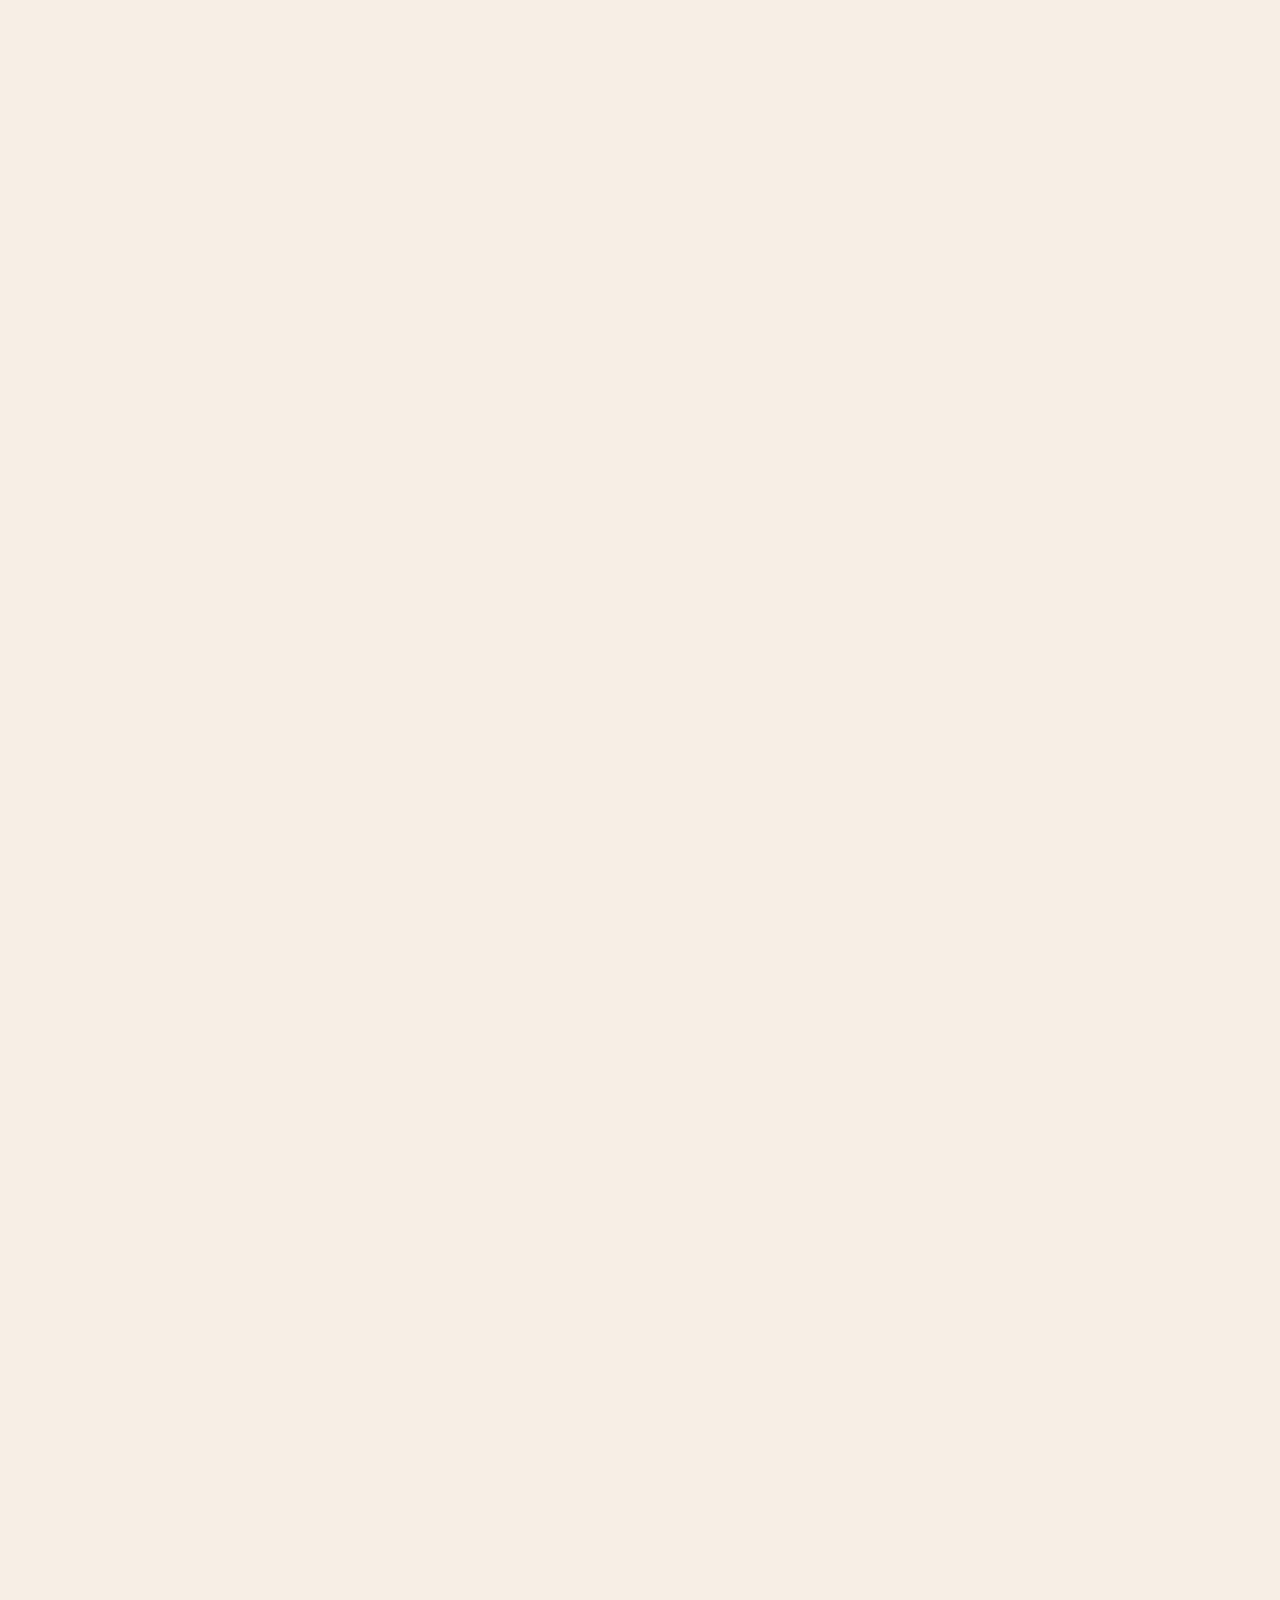
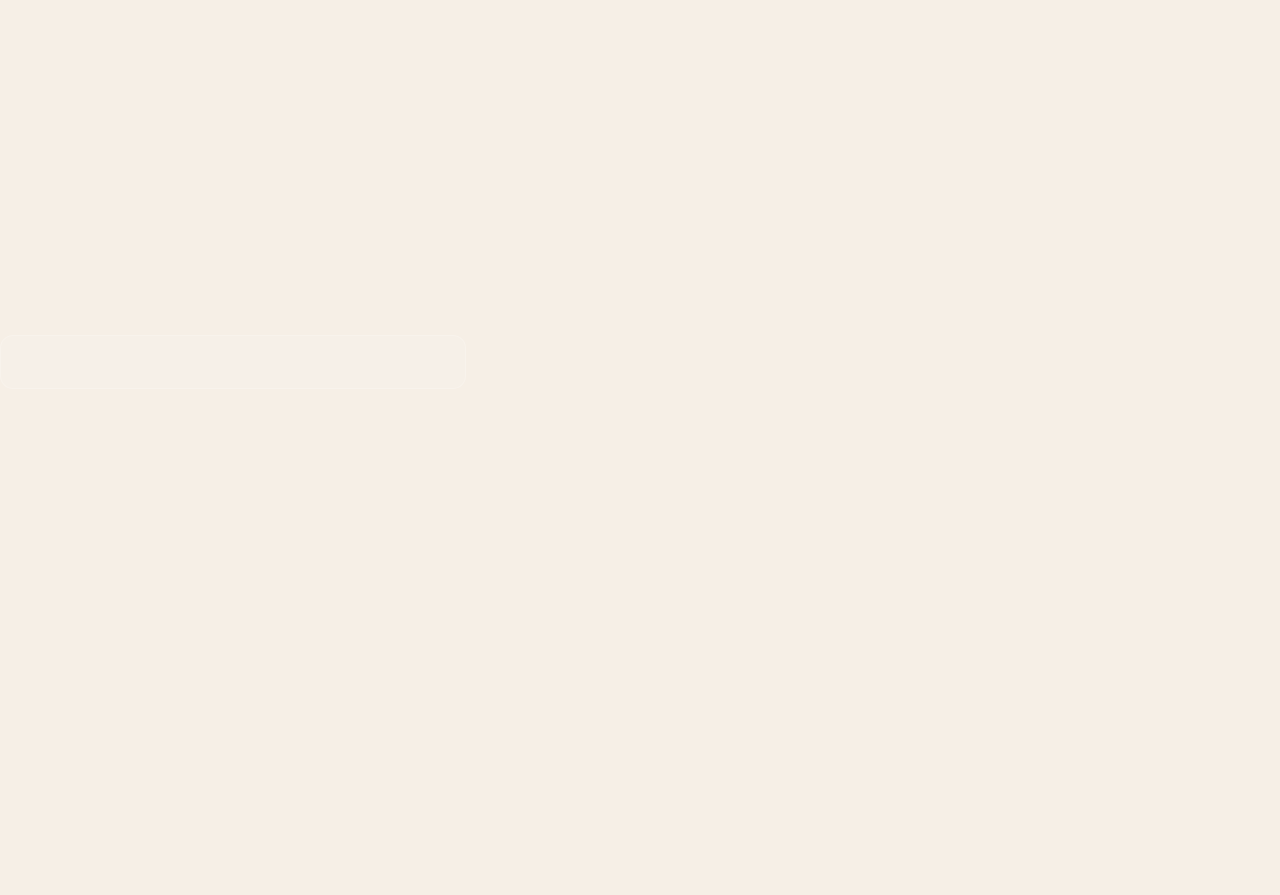
==== index.html @ dfe4aa85 "Add files via upload" ====
<!doctype html>
<html lang="ar" dir="rtl">
<head>
<meta charset="utf-8">
<meta name="viewport" content="width=device-width,initial-scale=1">
<meta name="theme-color" content="#30182b">
<meta name="robots" content="index,follow,max-image-preview:large">
<meta name="description" content="الموقع الرسمي للكاتبة سارة البدري — الكتب، أحدث الأعمال، الأخبار ونادي القراء.">
<link rel="canonical" href="https://saraelbadryofficials.com/">
<link rel="icon" href="assets/favicon.png" type="image/png">
<meta property="og:type" content="website">
<meta property="og:title" content="سارة البدري | الموقع الرسمي">
<meta property="og:description" content="الإصدارات والكتب ونادي قراء سارة البدري.">
<meta property="og:url" content="https://saraelbadryofficials.com/">
<meta property="og:site_name" content="Sara El Badry Official">
<meta name="twitter:card" content="summary_large_image">
<title>سارة البدري | الموقع الرسمي</title>
<script src="config.js"></script>
<link rel="preconnect" href="https://fonts.googleapis.com">
<link rel="preconnect" href="https://fonts.gstatic.com" crossorigin>
<link href="https://fonts.googleapis.com/css2?family=Cairo:wght@400;500;600;700;800;900&display=swap" rel="stylesheet">

<style>
:root{
 --ink:#20191f;--cream:#f6efe6;--cream2:#fffaf5;--plum:#30182b;--plum2:#54203d;
 --wine:#7f263d;--rose:#c33c52;--gold:#c9a768;--muted:#796f76;--line:rgba(48,24,43,.14);
 --shadow:0 25px 70px rgba(48,24,43,.17);--radius:26px;
}
*{box-sizing:border-box} html{scroll-behavior:smooth}
body{margin:0;background:var(--cream);color:var(--ink);font-family:'Cairo',Tahoma,Arial,sans-serif;line-height:1.75;overflow-x:hidden}
body.modal-open{overflow:hidden} a{color:inherit;text-decoration:none} button,input,select{font:inherit} button{cursor:pointer}
.container{width:min(1180px,calc(100% - 34px));margin:auto}
.skip{position:fixed;top:-60px;right:14px;z-index:999;background:#fff;padding:9px 14px;border-radius:10px} .skip:focus{top:12px}

/* MASTHEAD */
.masthead{position:relative;min-height:390px;display:flex;align-items:center;overflow:hidden;background:
 radial-gradient(circle at 82% 30%,rgba(195,60,82,.16),transparent 28%),
 radial-gradient(circle at 20% 30%,rgba(201,167,104,.16),transparent 25%),
 linear-gradient(120deg,#f9f1e8 0%,#f0e1d9 46%,#d9c3c3 100%);}
.masthead:after{content:"";position:absolute;inset:0;background-image:linear-gradient(90deg,rgba(255,255,255,.2) 1px,transparent 1px),linear-gradient(rgba(255,255,255,.16) 1px,transparent 1px);background-size:45px 45px;mask-image:linear-gradient(to bottom,black,transparent 85%);pointer-events:none}
.mast-grid{position:relative;z-index:2;display:grid;grid-template-columns:1.06fr .94fr;align-items:center;gap:38px;padding:48px 0}
.logo-lockup{display:flex;flex-direction:column;align-items:flex-start;gap:16px}
.main-logo{width:min(520px,92%);height:auto;display:block;filter:drop-shadow(0 12px 22px rgba(48,24,43,.08))}
.mast-kicker{color:var(--wine);font-size:12px;font-weight:900;letter-spacing:.15em}
.mast-copy{max-width:560px;color:#5f5159;font-size:15px}
.mast-author{display:flex;align-items:center;gap:16px}
.mast-photo{width:92px;height:92px;border-radius:50%;object-fit:cover;object-position:top;border:4px solid #fff;box-shadow:0 16px 34px rgba(48,24,43,.22);flex-shrink:0}
.mast-actions{display:flex;gap:10px;flex-wrap:wrap}
.btn{border:0;border-radius:999px;padding:13px 20px;font-weight:800;display:inline-flex;align-items:center;justify-content:center;gap:8px;transition:.2s}
.btn:hover{transform:translateY(-2px)} .primary{background:var(--plum);color:#fff;box-shadow:0 12px 26px rgba(48,24,43,.2)} .secondary{border:1px solid rgba(48,24,43,.3);background:rgba(255,255,255,.35);color:var(--plum)}
.cover-fan{height:290px;position:relative;direction:ltr}
.fan-cover{position:absolute;bottom:0;width:155px;aspect-ratio:.72;border-radius:8px;overflow:hidden;box-shadow:0 22px 45px rgba(48,24,43,.25);border:2px solid rgba(255,255,255,.7);background:#5b2946;cursor:pointer;transition:box-shadow .2s,filter .2s}
.fan-cover:hover{box-shadow:0 26px 52px rgba(48,24,43,.35);filter:brightness(1.05)}
.fan-cover img{width:100%;height:100%;object-fit:cover;display:block}
.fan-cover:nth-child(1){left:15px;transform:rotate(-10deg) translateY(20px)} .fan-cover:nth-child(2){left:130px;transform:rotate(-4deg) translateY(3px)} .fan-cover:nth-child(3){left:245px;transform:rotate(3deg)} .fan-cover:nth-child(4){left:360px;transform:rotate(9deg) translateY(24px)}

/* NAV */
.nav{position:sticky;top:0;z-index:50;background:#241610;color:#f7ead9;border-bottom:1px solid rgba(255,255,255,.08);box-shadow:0 8px 24px rgba(30,16,12,.08)}
.nav-inner{min-height:70px;display:flex;align-items:center;justify-content:space-between;gap:20px}
.nav-links{display:flex;align-items:center;gap:5px;flex-wrap:wrap}
.nav-links a{padding:11px 13px;border-radius:10px;font-size:13px;font-weight:700;color:#f2e5d4;transition:.2s}
.nav-links a:hover{background:rgba(255,255,255,.08);color:#fff}
.nav-brand{height:46px;width:auto;filter:brightness(1.8) saturate(.75)}
.menu-btn{display:none;border:0;background:transparent;color:white;font-size:24px}
.drawer{display:none;position:fixed;z-index:70;inset:70px 0 auto;background:#241610;padding:14px;border-top:1px solid rgba(255,255,255,.08)}
.drawer.open{display:grid;gap:8px} .drawer a{padding:12px 14px;background:rgba(255,255,255,.05);border-radius:10px;color:#fff}

/* SHARED */
section{padding:88px 0} .kicker{font-size:12px;color:var(--wine);font-weight:900;letter-spacing:.15em;text-transform:uppercase}
.section-head{display:flex;align-items:flex-end;justify-content:space-between;gap:24px;margin-bottom:34px}
.section-title{font:700 clamp(38px,5vw,68px)/1.05 'Cairo',Georgia,serif;color:var(--plum);margin:5px 0}
.section-desc{max-width:500px;color:var(--muted);font-size:14px}

/* LATEST */
.latest{background:var(--cream2)} .latest-grid{display:grid;grid-template-columns:.85fr 1.15fr;gap:65px;align-items:center}
.latest-cover{width:min(350px,100%);justify-self:center;position:relative;cursor:pointer}
.latest-cover img{width:100%;aspect-ratio:.72;object-fit:cover;border-radius:8px;display:block;box-shadow:var(--shadow);transition:.25s}
.latest-cover:hover img{transform:translateY(-6px);box-shadow:0 30px 80px rgba(48,24,43,.25)}
.latest-cover:before{content:"أحدث إصدار";position:absolute;right:-24px;top:28px;background:var(--wine);color:#fff;padding:8px 12px;border-radius:99px;font-size:11px;font-weight:800;z-index:2}
.latest-copy h1{font:700 clamp(48px,7vw,88px)/1 'Cairo',Georgia,serif;color:var(--plum);margin:8px 0 20px}
.latest-copy p{color:#665b62;max-width:650px} .stats{display:flex;gap:9px;flex-wrap:wrap;margin:25px 0} .stat{border:1px solid var(--line);background:#fff;padding:8px 12px;border-radius:999px;font-size:12px}

/* BOOKS */
.books{background:#efe4da} .filters{display:flex;gap:8px;flex-wrap:wrap;margin-bottom:22px} .filter{border:1px solid var(--line);background:#fff;padding:9px 13px;border-radius:999px;font-weight:700;font-size:12px} .filter.active{background:var(--plum);color:#fff}
.book-grid{display:grid;grid-template-columns:repeat(4,1fr);gap:18px} .book-card{background:#fff;border:1px solid var(--line);border-radius:20px;overflow:hidden;box-shadow:0 14px 34px rgba(48,24,43,.07);transition:.22s;display:flex;flex-direction:column} .book-card:hover{transform:translateY(-6px)}
.book-img{aspect-ratio:.72;background:#64324f;overflow:hidden;cursor:pointer} .book-img img{width:100%;height:100%;object-fit:cover;display:block;transition:.25s} .book-img:hover img{transform:scale(1.05)}
.book-body{padding:15px} .book-body small{color:var(--muted);font-size:11px} .book-body h3{font:700 25px/1.2 'Cairo',Georgia,serif;color:var(--plum);margin:7px 0 12px} .book-body .btn{width:100%;padding:10px;font-size:12px}

/* JOURNEY */
.journey{background:var(--plum);color:#fff} .journey .kicker{color:#e8b8c1} .journey .section-title{color:#fff} .journey .section-desc{color:#d7cad2}
.timeline{display:grid;grid-template-columns:repeat(6,1fr);gap:11px} .time-item{border:1px solid rgba(255,255,255,.16);background:rgba(255,255,255,.05);border-radius:17px;padding:15px;min-height:120px} .time-item b{font:700 25px 'Cairo',Georgia,serif;color:#e7c78b} .time-item span{display:block;color:#f0e6eb;font-size:12px;margin-top:8px}

/* ABOUT */
.about{background:var(--cream2)} .about-panel{display:grid;grid-template-columns:.75fr 1.25fr;gap:70px;align-items:center}
.about-mark{min-height:430px;border-radius:28px;background:
 radial-gradient(circle at 50% 35%,rgba(195,60,82,.15),transparent 33%),
 linear-gradient(135deg,#efe0da,#d5bec8);display:grid;place-items:center;box-shadow:var(--shadow);overflow:hidden}
.about-mark img{width:100%;height:100%;object-fit:cover;object-position:top} .about-copy h2{font:700 clamp(44px,6vw,74px)/1.05 'Cairo',Georgia,serif;color:var(--plum);margin:9px 0 22px}
.about-copy p{color:#655960} .quote{border-right:3px solid var(--wine);padding:7px 18px 7px 0;margin:24px 0;font:400 21px/1.8 'Cairo',Georgia,serif;color:var(--plum)}

/* CLUB */
.club{background:var(--cream)} .club-card{border-radius:34px;background:radial-gradient(circle at 12% 10%,rgba(201,167,104,.2),transparent 25%),linear-gradient(135deg,#31192c,#62223d 58%,#87324a);color:#fff;padding:clamp(34px,6vw,70px)}
.club-layout{display:grid;grid-template-columns:1.05fr .95fr;gap:55px;align-items:center} .club h2{font:700 clamp(42px,6vw,72px)/1.1 'Cairo',Georgia,serif;margin:8px 0 18px} .club p{color:#ebdfe6}
.pills{display:flex;gap:8px;flex-wrap:wrap;margin-top:20px} .pill{border:1px solid rgba(255,255,255,.22);padding:8px 12px;border-radius:99px;font-size:12px}
.form{background:rgba(255,255,255,.1);backdrop-filter:blur(14px);border:1px solid rgba(255,255,255,.16);border-radius:23px;padding:22px} .form label{display:block;font-size:11px;color:#eadfe6;margin-bottom:6px} .form input,.form select{width:100%;border:1px solid rgba(255,255,255,.18);background:rgba(255,255,255,.09);color:#fff;border-radius:13px;padding:12px 13px;margin-bottom:10px;outline:none} .form input::placeholder{color:rgba(255,255,255,.55)} .form select option{color:#222} .form .btn{width:100%;background:#f7efe7;color:var(--plum)} .form-status{font-size:12px;min-height:22px;margin-top:8px} .honeypot{position:absolute;left:-9999px}

/* FOOTER */
footer{background:#1f1418;color:#eee1e6;padding:42px 0 24px} .footer-top{display:flex;align-items:center;justify-content:space-between;gap:24px} .footer-logo{width:250px;max-width:55%;filter:brightness(1.8)} .footer-links{display:flex;gap:16px;flex-wrap:wrap;font-size:12px;color:#d7c8cf} .copyright{font-size:11px;color:#9f8f97;margin-top:25px;border-top:1px solid rgba(255,255,255,.08);padding-top:18px}

/* MODAL */
.modal{display:none;position:fixed;z-index:100;inset:0;background:rgba(20,10,17,.72);padding:18px;align-items:center;justify-content:center} .modal.open{display:flex} .modal-card{width:min(920px,100%);max-height:90vh;overflow:auto;background:var(--cream2);border-radius:24px;box-shadow:0 40px 100px rgba(0,0,0,.35)} .modal-close{position:sticky;top:12px;float:left;margin:12px;border:0;width:39px;height:39px;border-radius:50%;background:var(--plum);color:#fff;z-index:2} .modal-content{display:grid;grid-template-columns:310px 1fr;gap:34px;padding:30px} .modal-cover{aspect-ratio:.72;border-radius:9px;overflow:hidden;background:#6a3152} .modal-cover img{width:100%;height:100%;object-fit:cover} .modal-content h2{font:700 44px/1.1 'Cairo',Georgia,serif;color:var(--plum);margin:10px 0} .modal-meta{color:var(--muted);font-size:12px} .buy-links{display:flex;gap:8px;flex-wrap:wrap;margin-top:20px}
.toast{position:fixed;left:18px;bottom:18px;z-index:120;background:#fff;color:var(--plum);border:1px solid var(--line);box-shadow:var(--shadow);border-radius:14px;padding:13px 15px;transform:translateY(160%);transition:.3s;max-width:330px;font-size:12px} .toast.show{transform:translateY(0)}

@media(max-width:1000px){
 .mast-grid,.latest-grid,.about-panel,.club-layout{grid-template-columns:1fr} .cover-fan{max-width:540px;margin:auto;width:100%}
 .book-grid{grid-template-columns:repeat(2,1fr)} .timeline{grid-template-columns:repeat(3,1fr)} .section-head{align-items:flex-start;flex-direction:column}
 .nav-links{display:none} .menu-btn{display:block} .modal-content{grid-template-columns:240px 1fr}
}
@media(max-width:620px){
 .container{width:min(100% - 24px,1180px)} .masthead{min-height:520px} .mast-grid{padding:34px 0} .main-logo{width:92%} .cover-fan{height:225px;transform:scale(.83);transform-origin:center}
 .mast-photo{width:68px;height:68px} .mast-author{gap:12px}
 .fan-cover{width:135px} .fan-cover:nth-child(2){left:105px} .fan-cover:nth-child(3){left:210px} .fan-cover:nth-child(4){left:315px}
 .nav-inner{min-height:62px} .nav-brand{height:38px} section{padding:64px 0} .book-grid{grid-template-columns:1fr 1fr;gap:10px} .book-body{padding:12px} .book-body h3{font-size:20px}
 .timeline{grid-template-columns:repeat(2,1fr)} .about-mark{min-height:310px} .club-card{padding:28px 18px;border-radius:24px} .footer-top{flex-direction:column;align-items:flex-start}
 .modal{padding:8px} .modal-content{grid-template-columns:1fr;padding:20px} .modal-cover{width:210px;margin:auto} .modal-content h2{font-size:34px}
}
@media(prefers-reduced-motion:reduce){*{scroll-behavior:auto!important;transition:none!important;animation:none!important}}

.book-body .mini-blurb{color:var(--muted);font-size:12px;line-height:1.7;margin:0 0 13px;min-height:42px}
.book-meta-row{display:flex;gap:7px;flex-wrap:wrap;margin:14px 0 8px}
.meta-chip{font-size:11px;padding:7px 9px;border-radius:999px;background:#fff;border:1px solid var(--line);color:var(--muted)}
.book-blurb{font-size:15px;line-height:1.95;color:#4d4249;margin:15px 0 4px}
.where-title{font-size:13px;font-weight:900;color:var(--plum);margin-top:20px;margin-bottom:8px}
.buy-links .btn{font-size:11px;padding:9px 12px}
.buy-links .btn.read{background:#fff;color:var(--plum);border:1px solid var(--line)}
.buy-links .btn.alt{background:#efe4da;color:var(--plum);border:1px solid #dbcbbd}
.availability-note{font-size:11px;color:var(--muted);line-height:1.7;margin-top:10px}
.source-note{font-size:10px;color:#8b7c85;margin-top:14px}

</style>
</head>
<body>
<a class="skip" href="#main">تخطّي إلى المحتوى</a>

<header class="masthead" id="top">
 <div class="container mast-grid">
   <div class="logo-lockup">
     <img class="main-logo" src="assets/logo.png" alt="سارة البدري - كاتبة">
     <div class="mast-author">
       <img class="mast-photo" src="assets/sara-author.jpg" alt="سارة البدري">
       <div>
         <div class="mast-kicker">الموقع الرسمي · SARA EL BADRY</div>
         <p class="mast-copy">كل كتب سارة، أحدث الأخبار، ومساحة قريبة من القرّاء في مكان واحد.</p>
       </div>
     </div>
     <div class="mast-actions">
       <a class="btn primary track" data-event="mast_latest_click" href="#latest">أحدث إصدار</a>
       <a class="btn secondary track" data-event="mast_books_click" href="#books">تصفّح الكتب</a>
     </div>
   </div>
   <div class="cover-fan" id="coverFan" aria-label="مختارات من كتب سارة البدري"></div>
 </div>
</header>

<nav class="nav" aria-label="التنقل الرئيسي">
 <div class="container nav-inner">
   <img class="nav-brand" src="assets/logo.png" alt="سارة البدري">
   <div class="nav-links">
     <a href="#top">الرئيسية</a><a href="#latest">أحدث إصدار</a><a href="#books">الكتب</a><a href="#journey">من كتاب لكتاب</a><a href="#about">عن سارة</a><a href="#club">نادي القراء</a>
   </div>
   <button id="menuBtn" class="menu-btn" aria-expanded="false" aria-label="فتح القائمة">☰</button>
 </div>
</nav>
<div id="drawer" class="drawer">
 <a href="#top">الرئيسية</a><a href="#latest">أحدث إصدار</a><a href="#books">الكتب</a><a href="#journey">من كتاب لكتاب</a><a href="#about">عن سارة</a><a href="#club">نادي القراء</a>
</div>

<main id="main">
<section class="latest" id="latest">
 <div class="container latest-grid">
   <div class="latest-cover" onclick="openBook('ibnat-habil')" role="button" tabindex="0" onkeydown="if(event.key==='Enter')openBook('ibnat-habil')"><img id="latestCover" src="assets/covers/ibnat-habil.jpg" alt="غلاف ابنة هابيل"></div>
   <div class="latest-copy">
     <div class="kicker">LATEST RELEASE · 2026</div>
     <h1>ابنة هابيل</h1>
     <p>أحدث روايات سارة البدري؛ حكاية عن القبول، صورتنا عن أنفسنا، وما الذي يحدث حين تختلط الحقيقة بالمشاعر.</p>
     <div class="stats"><span class="stat">إصدار 2026</span><span class="stat">388 صفحة</span><span class="stat">الرواق للنشر والتوزيع</span></div>
     <div class="mast-actions">
       <button class="btn primary" onclick="openBook('ibnat-habil')">عن الكتاب</button>
       <a class="btn secondary" href="https://alrewaqpublishing.com/product/%D8%A7%D8%A8%D9%86%D8%A9-%D9%87%D8%A7%D8%A8%D9%8A%D9%84/" target="_blank" rel="noopener" onclick="track('click_buy',{book_id:'ibnat-habil',book_name:'ابنة هابيل',channel:'الرواق'})">شراء ورقي</a>
       <a class="btn secondary" href="https://www.abjjad.com/book/1034086383618/%D8%A7%D8%A8%D9%86%D8%A9-%D9%87%D8%A7%D8%A8%D9%8A%D9%84/1033785737218" target="_blank" rel="noopener" onclick="track('click_buy',{book_id:'ibnat-habil',book_name:'ابنة هابيل',channel:'أبجد'})">قراءة إلكترونية</a>
     </div>
   </div>
 </div>
</section>

<section class="books" id="books">
 <div class="container">
   <div class="section-head">
     <div><div class="kicker">THE BOOKS</div><h2 class="section-title">مكتبة سارة</h2></div>
     <p class="section-desc">اختاري كتابًا، شوفي فكرته بسرعة، واعرفي تلاقيه فين ورقي أو إلكتروني.</p>
   </div>
   <div class="filters">
     <button class="filter active" data-filter="all">الكل</button>
     <button class="filter" data-filter="novel">روايات</button>
     <button class="filter" data-filter="stories">قصص</button>
     <button class="filter" data-filter="other">كتب أخرى</button>
   </div>
   <div class="book-grid" id="bookGrid"></div>
 </div>
</section>

<section class="journey" id="journey">
 <div class="container">
   <div class="section-head">
     <div><div class="kicker">2012 — 2026</div><h2 class="section-title">من كتاب لكتاب</h2></div>
     <p class="section-desc">من أول كتاب لحد أحدث إصدار — السنوات والعناوين في نظرة واحدة.</p>
   </div>
   <div class="timeline" id="timeline"></div>
 </div>
</section>

<section class="about" id="about">
 <div class="container about-panel">
   <div class="about-mark"><img src="assets/sara-author.jpg" alt="سارة البدري - كاتبة" loading="lazy"></div>
   <div class="about-copy">
     <div class="kicker">ABOUT SARA</div>
     <h2>سارة البدري.</h2>
     <p>كاتبة مصرية تجمع بين خلفية هندسية ودراسة اللغة العربية، وكتاباتها تتحرك بين الرواية والقصة والسينما وتجارب الحياة اليومية.</p>
     <div class="quote">هنا تقدر تبدأ من أي كتاب، وتكمل الحكاية بالطريقة اللي تناسبك.</div>
     <a class="btn secondary" href="#club">انضم لنادي القراء</a>
   </div>
 </div>
</section>

<section class="club" id="club">
 <div class="container">
   <div class="club-card">
     <div class="club-layout">
       <div>
         <div class="kicker" style="color:#f0c3cb">SARA'S READERS · GCC</div>
         <h2>كوني أقرب<br>للحكاية.</h2>
         <p>إصدارات جديدة، لقاءات ومحتوى خاص — مع حفظ مصدر كل تسجيل والحملة والدولة تلقائيًا.</p>
         <div class="pills"><span class="pill">🇸🇦 السعودية</span><span class="pill">🇦🇪 الإمارات</span><span class="pill">🇰🇼 الكويت</span><span class="pill">🇶🇦 قطر</span></div>
       </div>
       <form class="form" id="readerForm">
         <label for="name">الاسم</label><input id="name" name="name" required placeholder="اسمك">
         <label for="email">البريد الإلكتروني</label><input id="email" type="email" name="email" required placeholder="name@example.com">
         <label for="country">الدولة</label>
         <select id="country" name="country" required>
           <option value="">اختاري الدولة</option><option>السعودية</option><option>الإمارات</option><option>الكويت</option><option>قطر</option><option>مصر</option><option>أخرى</option>
         </select>
         <input class="honeypot" name="website" tabindex="-1" autocomplete="off">
         <button class="btn" type="submit">انضم لنادي القراء</button>
         <div class="form-status" id="formStatus" aria-live="polite"></div>
         <small>بالتسجيل أنتِ توافقين على استخدام البيانات للتواصل المتعلق بإصدارات ومحتوى سارة. <a href="privacy.html" style="text-decoration:underline">الخصوصية</a></small>
       </form>
     </div>
   </div>
 </div>
</section>
</main>

<footer>
 <div class="container">
   <div class="footer-top">
     <img class="footer-logo" src="assets/logo.png" alt="سارة البدري">
     <div class="footer-links">
       <a id="igLink" target="_blank" rel="noopener">Instagram</a>
       <a id="fbLink" target="_blank" rel="noopener">Facebook</a>
       <a id="ttLink" target="_blank" rel="noopener">TikTok</a>
       <a href="#books">الكتب</a><a href="#club">نادي القراء</a><a href="privacy.html">الخصوصية</a>
     </div>
   </div>
   <div class="copyright">© 2026 Sara El Badry · saraelbadryofficials.com</div>
 </div>
</footer>

<div class="modal" id="bookModal" role="dialog" aria-modal="true" aria-hidden="true" aria-labelledby="modalTitle">
 <div class="modal-card">
   <button class="modal-close" id="modalClose" aria-label="إغلاق">×</button>
   <div class="modal-content" id="modalContent"></div>
 </div>
</div>
<div class="toast" id="toast"></div>

<script>
const CFG = window.SARA_CONFIG || {};
const books = [{"id":"ibnat-habil","title":"ابنة هابيل","year":2026,"type":"novel","typeLabel":"رواية","pages":388,"isbn":"9789778243314","publisher":"الرواق للنشر والتوزيع","local":"assets/covers/ibnat-habil.jpg","remote":"https://d11v1jq8owgw3u.cloudfront.net/wp-content/uploads/2026/02/07010913/%D8%A7%D8%A8%D9%86%D8%A9-%D9%87%D8%A7%D8%A8%D9%8A%D9%842-.png","blurb":"رقية وصفية، اختلاف واضح بينهما، وحكاية تدخل إلى منطقة القبول وكراهية الذات والخط الفاصل بين الحقيقة وما نشعر به.","links":[{"label":"الرواق · شراء ورقي","url":"https://alrewaqpublishing.com/product/%D8%A7%D8%A8%D9%86%D8%A9-%D9%87%D8%A7%D8%A8%D9%8A%D9%84/","kind":"paper"},{"label":"أبجد · قراءة إلكترونية","url":"https://www.abjjad.com/book/1034086383618/%D8%A7%D8%A8%D9%86%D8%A9-%D9%87%D8%A7%D8%A8%D9%8A%D9%84/1033785737218","kind":"read"},{"label":"بيت الكتب · متاح","url":"https://www.thebookhome.com/product/index/79127/%D8%A7%D8%A8%D9%86%D8%A9-%D9%87%D8%A7%D8%A8%D9%8A%D9%84","kind":"alt"},{"label":"نيل وفرات · ورقي","url":"https://www.neelwafurat.com/itempage.aspx?id=egb320247-5341404&search=books","kind":"alt"}]},{"id":"insan-tabia-iphone","title":"الإنسان والطبيعة والآيفون","year":2024,"type":"stories","typeLabel":"مجموعة قصصية","pages":178,"isbn":"9789778241853","publisher":"الرواق للنشر والتوزيع","local":"assets/covers/insan-tabia-iphone.jpg","remote":"https://d11v1jq8owgw3u.cloudfront.net/wp-content/uploads/2024/01/25234011/20.jpg","blurb":"قصص قصيرة تنظر إلى الإنسان بعد أن دخلت التكنولوجيا يومه بقوة، وما الذي خسرناه في علاقتنا بالطبيعة وبأنفسنا.","links":[{"label":"الرواق · شراء ورقي","url":"https://alrewaqpublishing.com/product/%D8%A7%D9%84%D8%A7%D9%86%D8%B3%D8%A7%D9%86-%D9%88%D8%A7%D9%84%D8%B7%D8%A8%D9%8A%D8%B9%D8%A9-%D9%88%D8%A7%D9%84%D8%A7%D9%8A%D9%81%D9%88%D9%86/","kind":"paper"},{"label":"أبجد · قراءة إلكترونية","url":"https://www.abjjad.com/book/2809528323/%D8%A7%D9%84%D8%A7%D9%86%D8%B3%D8%A7%D9%86-%D9%88%D8%A7%D9%84%D8%B7%D8%A8%D9%8A%D8%B9%D8%A9-%D9%88%D8%A7%D9%84%D8%A7%D9%8A%D9%81%D9%88%D9%86/2810576899","kind":"read"},{"label":"بيت الكتب · تنبيه عند التوفر","url":"https://www.thebookhome.com/product/index/64952/%D8%A7%D9%84%D8%A5%D9%86%D8%B3%D8%A7%D9%86-%D9%88%D8%A7%D9%84%D8%B7%D8%A8%D9%8A%D8%B9%D8%A9-%D9%88%D8%A7%D9%84%D8%A2%D9%8A%D9%81%D9%88%D9%86","kind":"alt"},{"label":"نيل وفرات · ورقي","url":"https://www.neelwafurat.com/itempage.aspx?id=egb295514-5314954&search=books","kind":"alt"}]},{"id":"nesf-hay","title":"النصف الحي","year":2022,"type":"novel","typeLabel":"رواية","pages":211,"isbn":"9789778241341","publisher":"الرواق للنشر والتوزيع","local":"assets/covers/nesf-hay.jpg","remote":"https://d11v1jq8owgw3u.cloudfront.net/wp-content/uploads/2022/01/09023737/elnesf.jpg","blurb":"رواية عن الكراهية والبحث عن الذات والحرية، وما الذي يحدث حين يصبح جزء من الإنسان حيًا والجزء الآخر عالقًا.","links":[{"label":"الرواق · شراء ورقي","url":"https://alrewaqpublishing.com/product/%D8%A7%D9%84%D9%86%D8%B5%D9%81-%D8%A7%D9%84%D8%AD%D9%8A/","kind":"paper"},{"label":"أبجد · قراءة إلكترونية","url":"https://www.abjjad.com/book/2774007815/%D8%A7%D9%84%D9%86%D8%B5%D9%81-%D8%A7%D9%84%D8%AD%D9%8A/2775056391","kind":"read"},{"label":"بيت الكتب · متاح","url":"https://www.thebookhome.com/product/index/52718/%D8%A7%D9%84%D9%86%D8%B5%D9%81-%D8%A7%D9%84%D8%AD%D9%89","kind":"alt"}]},{"id":"al-mashhad","title":"المشهد","year":2020,"type":"other","typeLabel":"كتاب عن السينما","pages":245,"isbn":"9789778240801","publisher":"الرواق للنشر والتوزيع","local":"assets/covers/al-mashhad.jpg","remote":"https://d11v1jq8owgw3u.cloudfront.net/wp-content/uploads/2020/02/09024756/alrewaq-40_optimized.jpg","blurb":"مشاهد من أفلام نعرفها، لكن بنظرة ثانية؛ الكتاب يرجع للسينما لا ليستعيد الفيلم كله، بل ليلتقط معنى مختبئًا في مشهد.","links":[{"label":"الرواق · شراء ورقي","url":"https://alrewaqpublishing.com/product/%D8%A7%D9%84%D9%85%D8%B4%D9%87%D8%AF/","kind":"paper"},{"label":"أبجد · قراءة إلكترونية","url":"https://www.abjjad.com/book/2771746819/%D8%A7%D9%84%D9%85%D8%B4%D9%87%D8%AF-%D9%85%D8%B4%D8%A7%D9%87%D8%AF-%D8%AE%D8%A7%D8%B5%D8%A9-%D9%85%D9%86-%D8%B0%D8%A7%D9%83%D8%B1%D8%A9-%D8%A7%D9%84%D8%B3%D9%8A%D9%86%D9%85%D8%A7/2772795395","kind":"read"},{"label":"بيت الكتب · متاح","url":"https://www.thebookhome.com/product/index/39706/%D8%A7%D9%84%D9%85%D8%B4%D9%87%D8%AF-%D9%85%D8%B4%D8%A7%D9%87%D8%AF-%D8%AE%D8%A7%D8%B5%D8%A9-%D9%85%D9%86-%D8%B0%D8%A7%D9%83%D8%B1%D8%A9-%D8%A7%D9%84%D8%B3%D9%8A%D9%86%D9%85%D8%A7","kind":"alt"}]},{"id":"mahma-sajad","title":"مهما سجد","year":2019,"type":"novel","typeLabel":"رواية","pages":271,"isbn":"9789778240504","publisher":"الرواق للنشر والتوزيع","local":"assets/covers/mahma-sajad.jpg","remote":"https://d11v1jq8owgw3u.cloudfront.net/wp-content/uploads/2019/01/09024408/alrewaq-158.jpg","blurb":"أبواب مقفولة من سنين، ومحاولة للرجوع وتصحيح ما يمكن تصحيحه؛ رواية نفسية اجتماعية عن السقوط والعودة.","links":[{"label":"الرواق · شراء ورقي","url":"https://alrewaqpublishing.com/product/%D9%85%D9%87%D9%85%D8%A7-%D8%B3%D8%AC%D8%AF/","kind":"paper"},{"label":"أبجد · قراءة إلكترونية","url":"https://www.abjjad.com/book/2772303873/%D9%85%D9%87%D9%85%D8%A7-%D8%B3%D8%AC%D8%AF/2773352449","kind":"read"},{"label":"بيت الكتب · متاح","url":"https://www.thebookhome.com/product/index/32897/%D9%85%D9%87%D9%85%D8%A7-%D8%B3%D8%AC%D8%AF","kind":"alt"}]},{"id":"feal-hob","title":"فعل حب","year":2017,"type":"stories","typeLabel":"مجموعة قصصية","pages":125,"isbn":"9789775153913","publisher":"الرواق للنشر والتوزيع","local":"assets/covers/feal-hob.jpg","remote":"https://d11v1jq8owgw3u.cloudfront.net/wp-content/uploads/2017/02/09024259/alrewaq-129.jpg","blurb":"قصص واقعية تدخل إلى المساحات التي لا نقولها بسهولة في العلاقات، وتعرض نفس الصورة من زوايا مختلفة.","links":[{"label":"الرواق · شراء ورقي","url":"https://alrewaqpublishing.com/product/%D9%81%D8%B9%D9%84-%D8%AD%D8%A8/","kind":"paper"},{"label":"أبجد · قراءة إلكترونية","url":"https://www.abjjad.com/book/2768666632/%D9%81%D8%B9%D9%84-%D8%AD%D8%A8/2769715208","kind":"read"}]},{"id":"ard-allaza","title":"أرض اللذة","year":2016,"type":"novel","typeLabel":"رواية","pages":339,"isbn":"9789775153791","publisher":"الرواق للنشر والتوزيع","local":"assets/covers/ard-allaza.jpg","remote":"https://d11v1jq8owgw3u.cloudfront.net/wp-content/uploads/2016/01/09024256/alrewaq-13.jpg","blurb":"مخطوطة قديمة تفتح لمروان باب عالم غامض، ومع البحث فيها يبدأ في اكتشاف حقيقة أقرب إليه مما كان يتوقع.","links":[{"label":"الرواق · شراء ورقي","url":"https://alrewaqpublishing.com/product/%D8%A7%D8%B1%D8%B6-%D8%A7%D9%84%D9%84%D8%B0%D8%A9/","kind":"paper"},{"label":"أبجد · قراءة إلكترونية","url":"https://www.abjjad.com/book/2768764944/%D8%A7%D8%B1%D8%B6-%D8%A7%D9%84%D9%84%D8%B0%D8%A9/2769813520","kind":"read"},{"label":"بيت الكتب · متاح","url":"https://www.thebookhome.com/product/index/20121/%D8%A7%D8%B1%D8%B6-%D8%A7%D9%84%D9%84%D8%B0%D8%A9","kind":"alt"}]},{"id":"hosn-alshah","title":"حصن الشاه","year":2014,"type":"novel","typeLabel":"رواية","pages":399,"isbn":"9789775153524","publisher":"الرواق للنشر والتوزيع","local":"assets/covers/hosn-alshah.jpg","remote":"https://d11v1jq8owgw3u.cloudfront.net/wp-content/uploads/2014/01/09024803/alrewaq-72_optimized.jpg","blurb":"بيت كبير، سلطة عائلية ثقيلة، وشخصيات تحاول أن تختار حياتها بنفسها بين القاهرة والولايات المتحدة.","links":[{"label":"الرواق · شراء ورقي","url":"https://alrewaqpublishing.com/product/%D8%AD%D8%B5%D9%86-%D8%A7%D9%84%D8%B4%D8%A7%D8%A9/","kind":"paper"},{"label":"أبجد · قراءة إلكترونية","url":"https://www.abjjad.com/book/2771845122/%D8%AD%D8%B5%D9%86-%D8%A7%D9%84%D8%B4%D8%A7%D9%87/2772893698","kind":"read"},{"label":"بيت الكتب · تنبيه عند التوفر","url":"https://www.thebookhome.com/product/index/12791/%D8%AD%D8%B5%D9%86-%D8%A7%D9%84%D8%B4%D8%A7%D9%87","kind":"alt"}]},{"id":"om-fi-mohemma","title":"أم في مهمة","year":2013,"type":"other","typeLabel":"كتاب","pages":243,"isbn":"9789775123272","publisher":"الرواق للنشر والتوزيع","local":"assets/covers/om-fi-mohemma.jpg","remote":"https://d11v1jq8owgw3u.cloudfront.net/wp-content/uploads/2013/01/09024125/om.jpg","blurb":"من قبل الحمل لحد مدرسة الطفل؛ تجربة أمومة مكتوبة بقرب وبساطة، بين المسؤولية والطموح وتفاصيل الحياة اليومية.","links":[{"label":"أبجد · قراءة إلكترونية","url":"https://www.abjjad.com/book/2768666625/%D8%A7%D9%85-%D9%81%D9%8A-%D9%85%D9%87%D9%85%D8%A9-%D9%85%D9%86-%D9%82%D8%A8%D9%84-%D8%A7%D9%84%D8%AD%D9%85%D9%84-%D9%88%D8%AD%D8%AA%D9%89-%D9%85%D8%AF%D8%B1%D8%B3%D8%A9-%D8%A7%D9%84%D8%B7%D9%81%D9%84/2769715201","kind":"read"},{"label":"نيل وفرات · ورقي","url":"https://www.neelwafurat.com/itempage.aspx?id=egb186589-5199531&search=books","kind":"alt"},{"label":"الرواق · صفحة كتب سارة","url":"https://alrewaqpublishing.com/product-tag/%D8%B3%D8%A7%D8%B1%D8%A9-%D8%A7%D9%84%D8%A8%D8%AF%D8%B1%D9%8A/","kind":"alt"}]},{"id":"fakiha-moharrama","title":"فاكهة محرمة","year":2012,"type":"novel","typeLabel":"رواية","pages":328,"isbn":"9789775153210","publisher":"الرواق للنشر والتوزيع","local":"assets/covers/fakiha-moharrama.jpg","remote":"https://d11v1jq8owgw3u.cloudfront.net/wp-content/uploads/2012/01/09024825/alrewaq-124_optimized.jpg","blurb":"حياة مستقرة تتقلب فجأة حين تظهر علاقة قديمة وغريبة بين رجل أعمال ومنافسته، وتبدأ الموازين في التغيّر.","links":[{"label":"أبجد · قراءة إلكترونية","url":"https://www.abjjad.com/book/2768732168/%D9%81%D8%A7%D9%83%D9%87%D8%A9-%D9%85%D8%AD%D8%B1%D9%85%D8%A9/2769780744","kind":"read"},{"label":"بيت الكتب · تنبيه عند التوفر","url":"https://www.thebookhome.com/product/index/10620/%D9%81%D8%A7%D9%83%D9%87%D9%87-%D9%85%D8%AD%D8%B1%D9%85%D8%A9","kind":"alt"},{"label":"الرواق · صفحة كتب سارة","url":"https://alrewaqpublishing.com/product-tag/%D8%B3%D8%A7%D8%B1%D8%A9-%D8%A7%D9%84%D8%A8%D8%AF%D8%B1%D9%8A/","kind":"alt"}]},{"id":"qosasat-harir","title":"قصاصة حرير","year":2012,"type":"novel","typeLabel":"رواية","pages":279,"isbn":"9789775153173","publisher":"الرواق للنشر والتوزيع","local":"assets/covers/qosasat-harir.jpg","remote":"https://d11v1jq8owgw3u.cloudfront.net/wp-content/uploads/2012/01/09024809/alrewaq-132_optimized.jpg","blurb":"يسر بين ضغط الواقع وحب قديم يعود من جديد؛ رواية عن الاختيار والخوف والفرص التي نظن أنها الأخيرة.","links":[{"label":"الرواق · شراء ورقي","url":"https://alrewaqpublishing.com/product/%D9%82%D8%B5%D8%A7%D8%B5%D8%A9-%D8%AD%D8%B1%D9%8A%D8%B1/","kind":"paper"},{"label":"أبجد · قراءة إلكترونية","url":"https://www.abjjad.com/book/2170946946/%D9%82%D8%B5%D8%A7%D8%B5%D8%A9-%D8%AD%D8%B1%D9%8A%D8%B1/2171143555","kind":"read"},{"label":"بيت الكتب · متاح","url":"https://www.thebookhome.com/product/index/10621/%D9%82%D8%B5%D8%A7%D8%B5%D8%A9-%D8%AD%D8%B1%D9%8A%D8%B1","kind":"alt"},{"label":"نيل وفرات · ورقي","url":"https://www.neelwafurat.com/itempage.aspx?id=egb181778-5194540&search=books","kind":"alt"}]}];

function coverFallback(book){return `assets/covers/${book.id}-fallback.svg`}
function setSmartImage(img,book){
  const candidates=[book.local,book.remote,coverFallback(book)].filter(Boolean);
  let i=0;
  const loadNext=()=>{
    if(i>=candidates.length){img.onerror=null;return;}
    img.src=candidates[i++];
  };
  img.onerror=loadNext;
  loadNext();
}

function injectTracking(){
  if(CFG.ga4Id){
    const s=document.createElement("script");s.async=true;s.src=`https://www.googletagmanager.com/gtag/js?id=${CFG.ga4Id}`;document.head.appendChild(s);
    window.dataLayer=window.dataLayer||[];window.gtag=function(){dataLayer.push(arguments)};gtag("js",new Date());gtag("config",CFG.ga4Id);
  }
  if(CFG.metaPixel){
    !function(f,b,e,v,n,t,s){if(f.fbq)return;n=f.fbq=function(){n.callMethod?n.callMethod.apply(n,arguments):n.queue.push(arguments)};if(!f._fbq)f._fbq=n;n.push=n;n.loaded=!0;n.version="2.0";n.queue=[];t=b.createElement(e);t.async=!0;t.src=v;s=b.getElementsByTagName(e)[0];s.parentNode.insertBefore(t,s)}(window,document,"script","https://connect.facebook.net/en_US/fbevents.js");
    fbq("init",CFG.metaPixel);fbq("track","PageView");
  }
}
function track(name,params={}){
 console.log("TRACK",name,params);
 if(window.gtag)gtag("event",name,params);
 if(window.fbq){
   if(name==="view_book")fbq("track","ViewContent",params);
   else if(name==="generate_lead")fbq("track","Lead",params);
   else fbq("trackCustom",name,params);
 }
}

function renderFan(){
 const fan=document.getElementById("coverFan");
 const featured=books.slice(0,4);
 featured.forEach((b,i)=>{
  const d=document.createElement("div");d.className="fan-cover";d.style.zIndex=featured.length-i;d.setAttribute("role","button");d.setAttribute("tabindex","0");d.setAttribute("aria-label",`عرض تفاصيل ${b.title}`);
  const img=document.createElement("img");img.alt=`غلاف ${b.title}`;d.appendChild(img);setSmartImage(img,b);
  d.addEventListener("click",()=>openBook(b.id));d.addEventListener("keydown",e=>{if(e.key==="Enter")openBook(b.id)});
  fan.appendChild(d);
 });
}

function renderBooks(filter="all"){
 const grid=document.getElementById("bookGrid");grid.innerHTML="";
 books.filter(b=>filter==="all"||b.type===filter).forEach(b=>{
   const card=document.createElement("article");card.className="book-card";
   card.innerHTML=`<div class="book-img" role="button" tabindex="0" aria-label="عرض تفاصيل ${b.title}"><img alt="غلاف ${b.title}"></div><div class="book-body"><small>${b.typeLabel} · ${b.year}</small><h3>${b.title}</h3><p class="mini-blurb">${b.blurb}</p><button class="btn secondary" onclick="openBook('${b.id}')">اعرفي أكتر</button></div>`;
   setSmartImage(card.querySelector("img"),b);
   const cover=card.querySelector(".book-img");
   cover.addEventListener("click",()=>openBook(b.id));
   cover.addEventListener("keydown",e=>{if(e.key==="Enter")openBook(b.id)});
   grid.appendChild(card);
 });
}

function renderTimeline(){
 document.getElementById("timeline").innerHTML=books.map(b=>`<div class="time-item"><b>${b.year}</b><span>${b.title}</span></div>`).join("");
}

function openBook(id){
 const b=books.find(x=>x.id===id);if(!b)return;
 const custom=(CFG.buyLinks&&CFG.buyLinks[id])||[];
 const allLinks=[...(b.links||[]),...custom];
 const buyHtml=allLinks.length?allLinks.map((x,i)=>{
   const cls=x.kind==="read"?"btn read":x.kind==="alt"?"btn alt":"btn primary";
   return `<a class="${cls}" href="${x.url}" target="_blank" rel="noopener" onclick="track('click_buy',{book_id:'${b.id}',book_name:'${b.title}',channel:'${x.label||("link_"+i)}'})">${x.label||"افتح الرابط"}</a>`;
 }).join(""):`<span class="availability-note">هنضيف أماكن التوفر أول ما نعتمدها.</span>`;
 const c=document.getElementById("modalContent");
 c.innerHTML=`<div class="modal-cover"><img alt="غلاف ${b.title}"></div><div><div class="kicker">${b.typeLabel} · ${b.year}</div><h2 id="modalTitle">${b.title}</h2><div class="modal-meta">سارة البدري · ${b.publisher}</div><div class="book-meta-row"><span class="meta-chip">${b.pages} صفحة</span><span class="meta-chip">ISBN ${b.isbn}</span></div><p class="book-blurb">${b.blurb}</p><div class="where-title">تلاقيه فين؟</div><div class="buy-links">${buyHtml}</div><div class="availability-note">التوفر والأسعار ممكن يتغيروا من متجر لمتجر، لذلك الرابط بيفتح لك الحالة الحالية مباشرة.</div></div>`;
 setSmartImage(c.querySelector("img"),b);
 const m=document.getElementById("bookModal");m.classList.add("open");m.setAttribute("aria-hidden","false");document.body.classList.add("modal-open");
 track("view_book",{book_id:b.id,book_name:b.title,book_year:b.year,book_type:b.typeLabel});
}
function closeModal(){const m=document.getElementById("bookModal");m.classList.remove("open");m.setAttribute("aria-hidden","true");document.body.classList.remove("modal-open")}

async function submitReader(form){
 const st=document.getElementById("formStatus");st.textContent="جاري التسجيل…";
 const fd=new FormData(form);if(fd.get("website"))return;
 const q=new URLSearchParams(location.search);
 const payload={
  name:String(fd.get("name")||"").trim(),email:String(fd.get("email")||"").trim().toLowerCase(),country:String(fd.get("country")||""),
  utm_source:q.get("utm_source"),utm_medium:q.get("utm_medium"),utm_campaign:q.get("utm_campaign"),utm_content:q.get("utm_content"),utm_term:q.get("utm_term"),
  referrer:document.referrer||null,landing_page:location.pathname+location.search
 };
 if(!CFG.supabase?.url||!CFG.supabase?.anonKey){
   console.log("PREVIEW LEAD",payload);st.textContent="✓ النموذج جاهز. بعد وضع بيانات Supabase في config.js يبدأ الحفظ الفعلي.";track("generate_lead",{country:payload.country,mode:"preview"});form.reset();return;
 }
 try{
   const r=await fetch(`${CFG.supabase.url}/rest/v1/${CFG.supabase.table||"readers"}`,{method:"POST",headers:{"Content-Type":"application/json","apikey":CFG.supabase.anonKey,"Authorization":`Bearer ${CFG.supabase.anonKey}`,"Prefer":"return=minimal"},body:JSON.stringify(payload)});
   if(!r.ok)throw new Error("insert_failed");
   st.textContent="✓ تم التسجيل بنجاح";track("generate_lead",{country:payload.country});form.reset();
 }catch(e){console.error(e);st.textContent="تعذر التسجيل الآن. جرّبي مرة أخرى بعد قليل."}
}

function setupScroll(){
 const marks=[25,50,75,90],sent=new Set();
 addEventListener("scroll",()=>{const max=document.documentElement.scrollHeight-innerHeight;if(max<=0)return;const p=Math.round(scrollY/max*100);marks.forEach(m=>{if(p>=m&&!sent.has(m)){sent.add(m);track("scroll_depth",{percent:m})}})},{passive:true});
}

document.addEventListener("DOMContentLoaded",()=>{
 injectTracking();renderFan();renderBooks();renderTimeline();setSmartImage(document.getElementById("latestCover"),books[0]);

 document.querySelectorAll(".filter").forEach(btn=>btn.addEventListener("click",()=>{
  document.querySelectorAll(".filter").forEach(x=>x.classList.remove("active"));btn.classList.add("active");renderBooks(btn.dataset.filter);track("filter_books",{filter:btn.dataset.filter});
 }));
 document.querySelectorAll(".track").forEach(el=>el.addEventListener("click",()=>track(el.dataset.event||"click")));
 document.getElementById("readerForm").addEventListener("submit",e=>{e.preventDefault();submitReader(e.target)});
 document.getElementById("modalClose").addEventListener("click",closeModal);document.getElementById("bookModal").addEventListener("click",e=>{if(e.target.id==="bookModal")closeModal()});document.addEventListener("keydown",e=>{if(e.key==="Escape")closeModal()});
 const btn=document.getElementById("menuBtn"),drawer=document.getElementById("drawer");btn.addEventListener("click",()=>{const open=drawer.classList.toggle("open");btn.setAttribute("aria-expanded",String(open))});drawer.querySelectorAll("a").forEach(a=>a.addEventListener("click",()=>{drawer.classList.remove("open");btn.setAttribute("aria-expanded","false")}));
 const s=CFG.socials||{};const ig=document.getElementById("igLink"),fb=document.getElementById("fbLink"),tt=document.getElementById("ttLink");
 if(s.instagram){ig.href=s.instagram;ig.addEventListener("click",()=>track("social_instagram"))}else ig.style.display="none";
 if(s.facebook){fb.href=s.facebook;fb.addEventListener("click",()=>track("social_facebook"))}else fb.style.display="none";
 if(s.tiktok){tt.href=s.tiktok;tt.addEventListener("click",()=>track("social_tiktok"))}else tt.style.display="none";
 setupScroll();
});
</script>

<script type="application/ld+json">
{
 "@context":"https://schema.org",
 "@type":"Person",
 "name":"سارة البدري",
 "url":"https://saraelbadryofficials.com/",
 "sameAs":["https://instagram.com/saraelbadryofficial","https://www.facebook.com/saraelbadryofficial","https://www.tiktok.com/@saraelbadryofficial"]
}
</script>
</body>
</html>
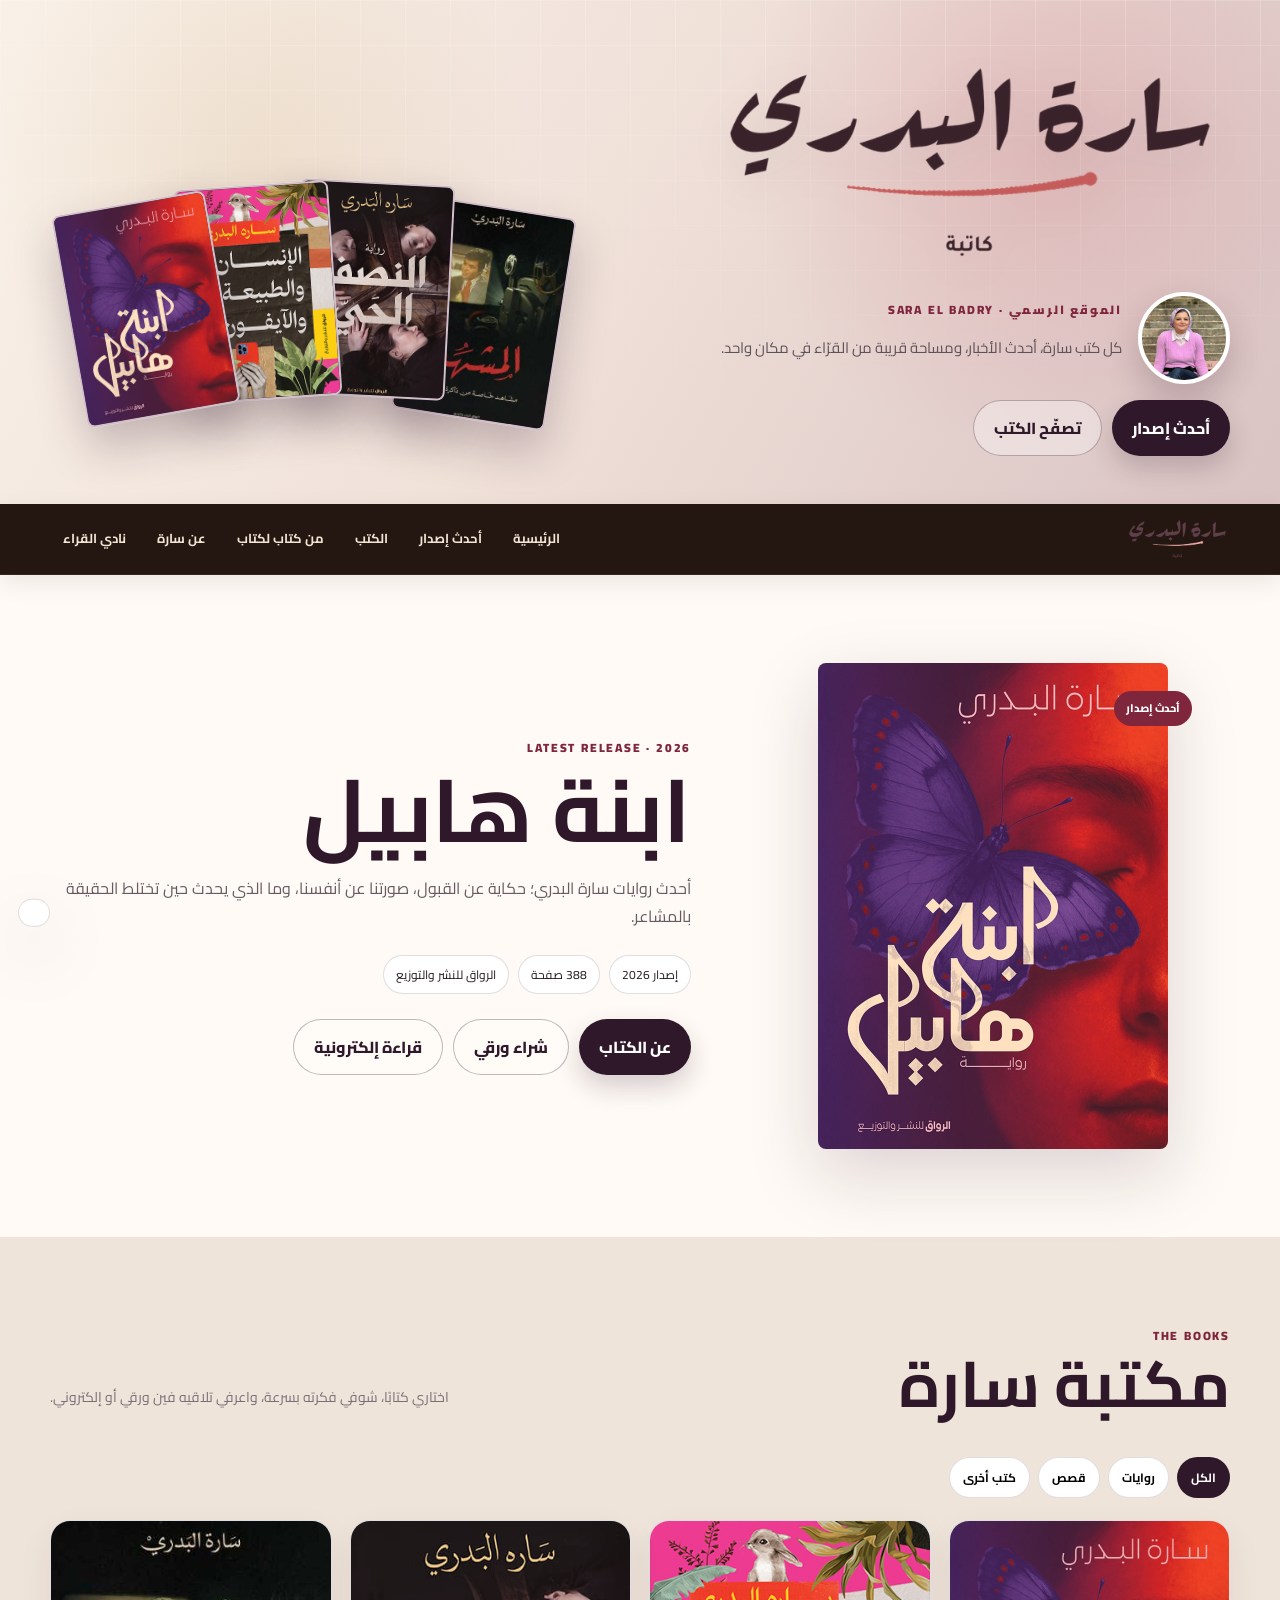
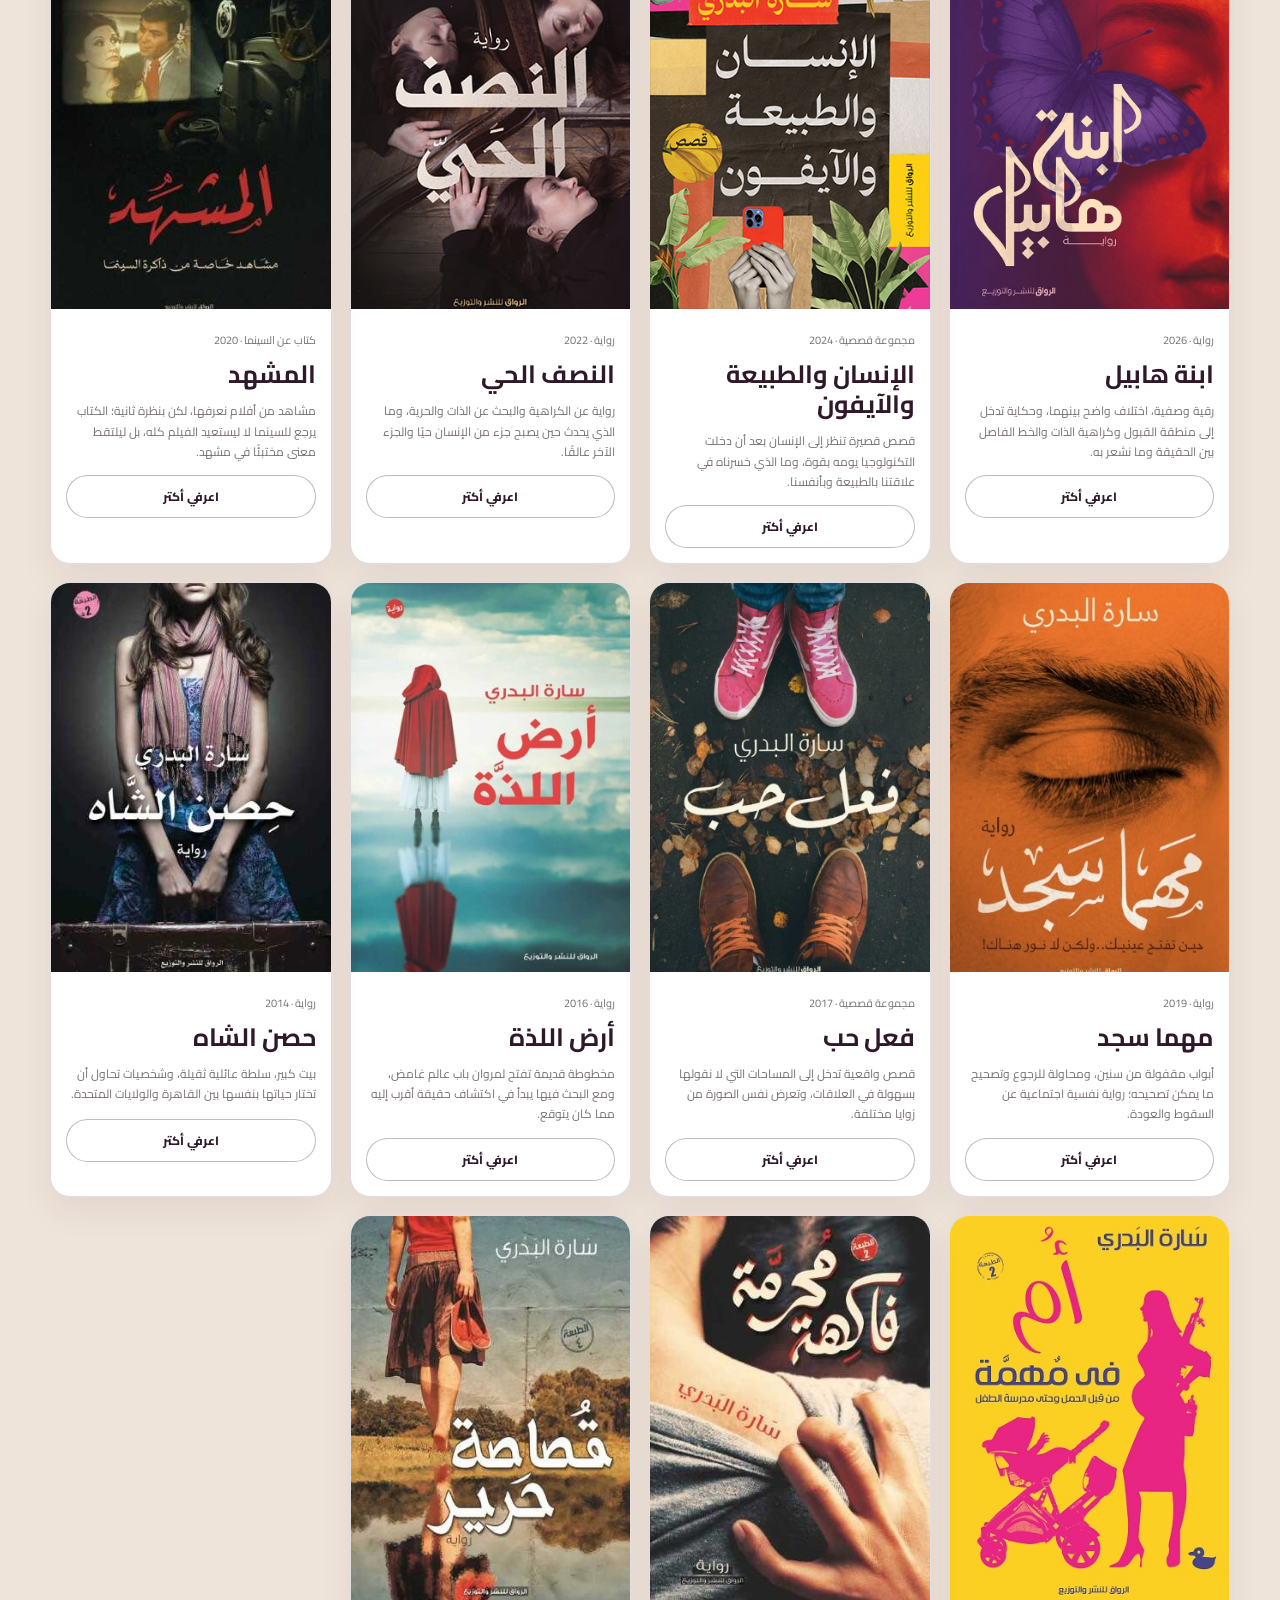
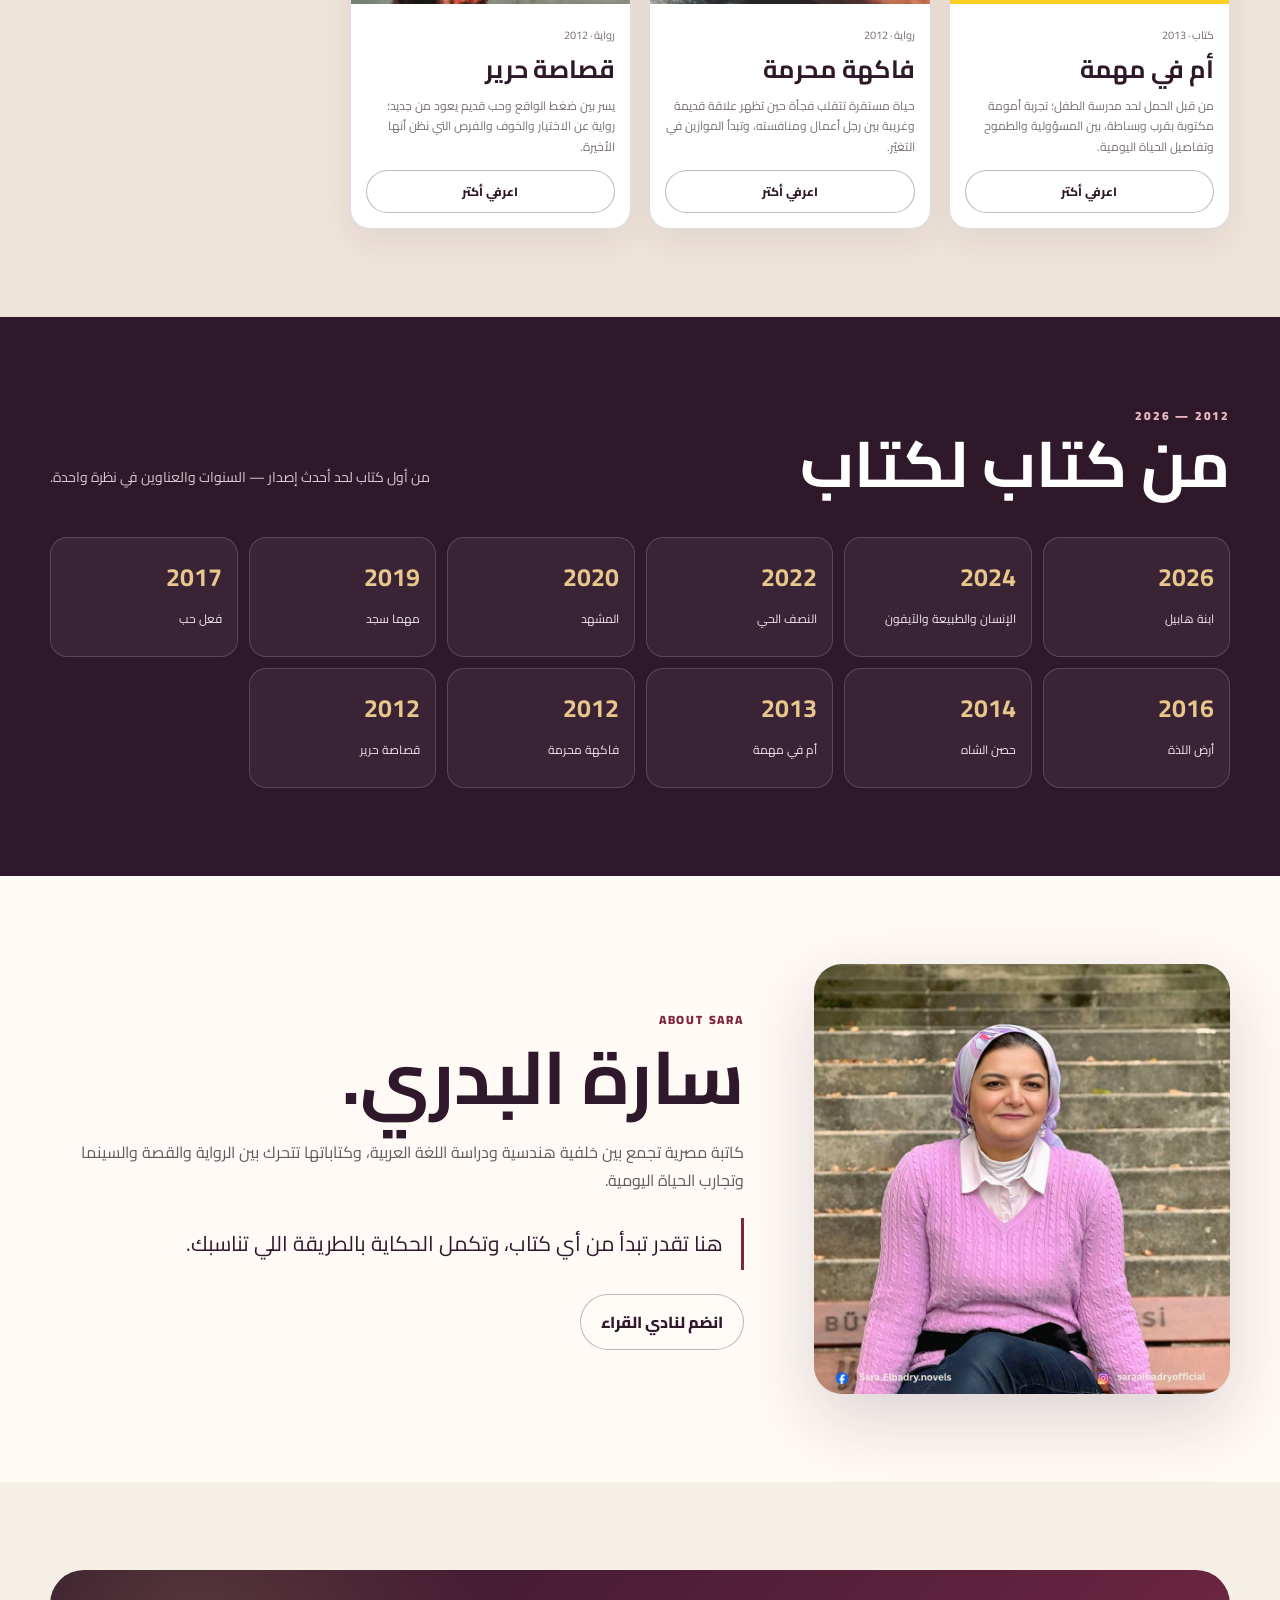
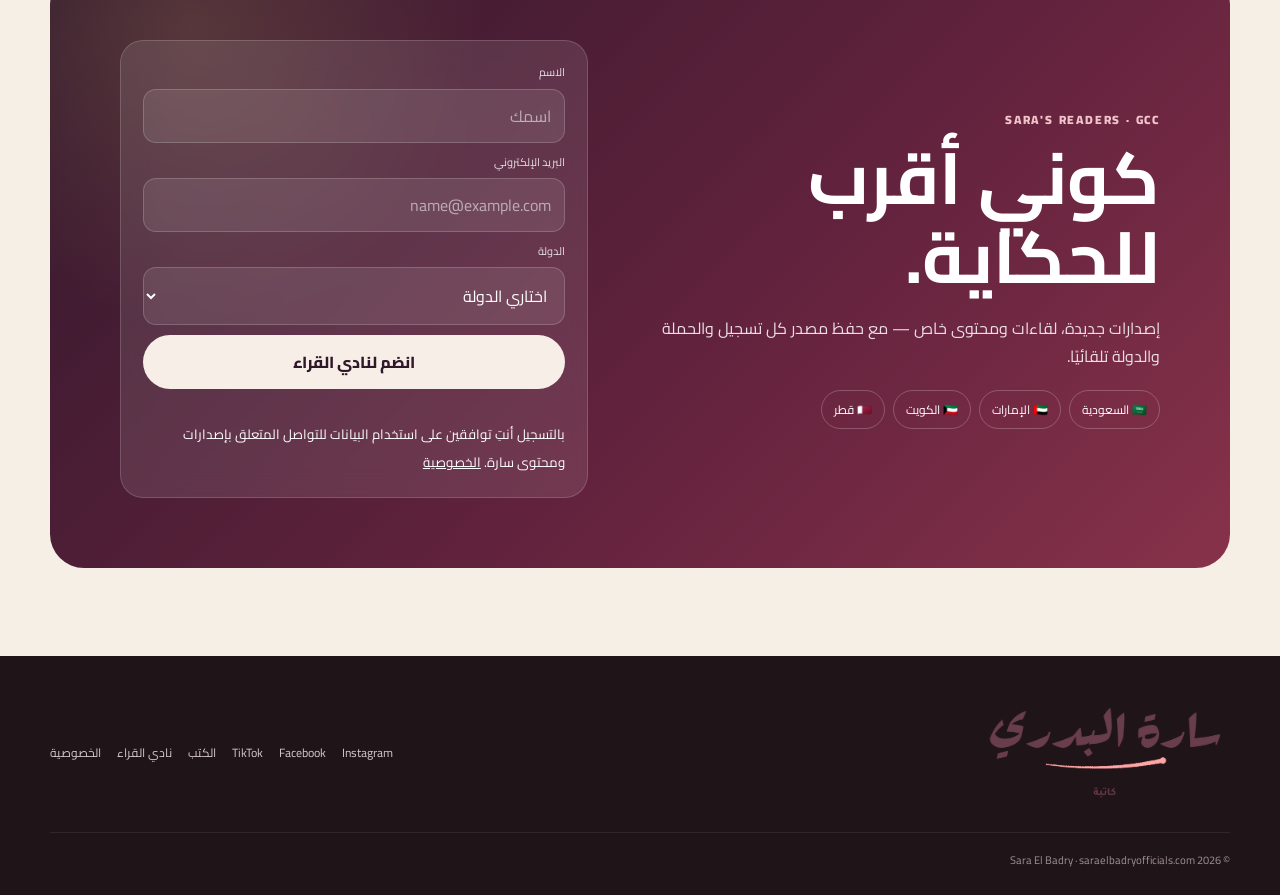
==== commit f6adb9f6: "mopile update" ====
--- a/index.html
+++ b/index.html
@@ -74,7 +74,7 @@
 /* LATEST */
 .latest{background:var(--cream2)} .latest-grid{display:grid;grid-template-columns:.85fr 1.15fr;gap:65px;align-items:center}
 .latest-cover{width:min(350px,100%);justify-self:center;position:relative;cursor:pointer}
-.latest-cover img{width:100%;aspect-ratio:.72;object-fit:cover;border-radius:8px;display:block;box-shadow:var(--shadow);transition:.25s}
+.latest-cover img{width:100%;aspect-ratio:.72;object-fit:cover;border-radius:8px;display:block;background:#64324f;box-shadow:var(--shadow);transition:.25s}
 .latest-cover:hover img{transform:translateY(-6px);box-shadow:0 30px 80px rgba(48,24,43,.25)}
 .latest-cover:before{content:"أحدث إصدار";position:absolute;right:-24px;top:28px;background:var(--wine);color:#fff;padding:8px 12px;border-radius:99px;font-size:11px;font-weight:800;z-index:2}
 .latest-copy h1{font:700 clamp(48px,7vw,88px)/1 'Cairo',Georgia,serif;color:var(--plum);margin:8px 0 20px}
@@ -102,7 +102,7 @@
 .club{background:var(--cream)} .club-card{border-radius:34px;background:radial-gradient(circle at 12% 10%,rgba(201,167,104,.2),transparent 25%),linear-gradient(135deg,#31192c,#62223d 58%,#87324a);color:#fff;padding:clamp(34px,6vw,70px)}
 .club-layout{display:grid;grid-template-columns:1.05fr .95fr;gap:55px;align-items:center} .club h2{font:700 clamp(42px,6vw,72px)/1.1 'Cairo',Georgia,serif;margin:8px 0 18px} .club p{color:#ebdfe6}
 .pills{display:flex;gap:8px;flex-wrap:wrap;margin-top:20px} .pill{border:1px solid rgba(255,255,255,.22);padding:8px 12px;border-radius:99px;font-size:12px}
-.form{background:rgba(255,255,255,.1);backdrop-filter:blur(14px);border:1px solid rgba(255,255,255,.16);border-radius:23px;padding:22px} .form label{display:block;font-size:11px;color:#eadfe6;margin-bottom:6px} .form input,.form select{width:100%;border:1px solid rgba(255,255,255,.18);background:rgba(255,255,255,.09);color:#fff;border-radius:13px;padding:12px 13px;margin-bottom:10px;outline:none} .form input::placeholder{color:rgba(255,255,255,.55)} .form select option{color:#222} .form .btn{width:100%;background:#f7efe7;color:var(--plum)} .form-status{font-size:12px;min-height:22px;margin-top:8px} .honeypot{position:absolute;left:-9999px}
+.form{background:rgba(255,255,255,.1);backdrop-filter:blur(14px);border:1px solid rgba(255,255,255,.16);border-radius:23px;padding:22px} .form label{display:block;font-size:11px;color:#eadfe6;margin-bottom:6px} .form input,.form select{width:100%;border:1px solid rgba(255,255,255,.18);background:rgba(255,255,255,.09);color:#fff;border-radius:13px;padding:12px 13px;margin-bottom:10px;outline:none} .form input::placeholder{color:rgba(255,255,255,.55)} .form select option{color:#222} .form .btn{width:100%;background:#f7efe7;color:var(--plum)} .form-status{font-size:12px;min-height:22px;margin-top:8px} .honeypot{position:absolute;width:1px;height:1px;overflow:hidden;clip:rect(0,0,0,0);white-space:nowrap;border:0;padding:0;margin:-1px}
 
 /* FOOTER */
 footer{background:#1f1418;color:#eee1e6;padding:42px 0 24px} .footer-top{display:flex;align-items:center;justify-content:space-between;gap:24px} .footer-logo{width:250px;max-width:55%;filter:brightness(1.8)} .footer-links{display:flex;gap:16px;flex-wrap:wrap;font-size:12px;color:#d7c8cf} .copyright{font-size:11px;color:#9f8f97;margin-top:25px;border-top:1px solid rgba(255,255,255,.08);padding-top:18px}
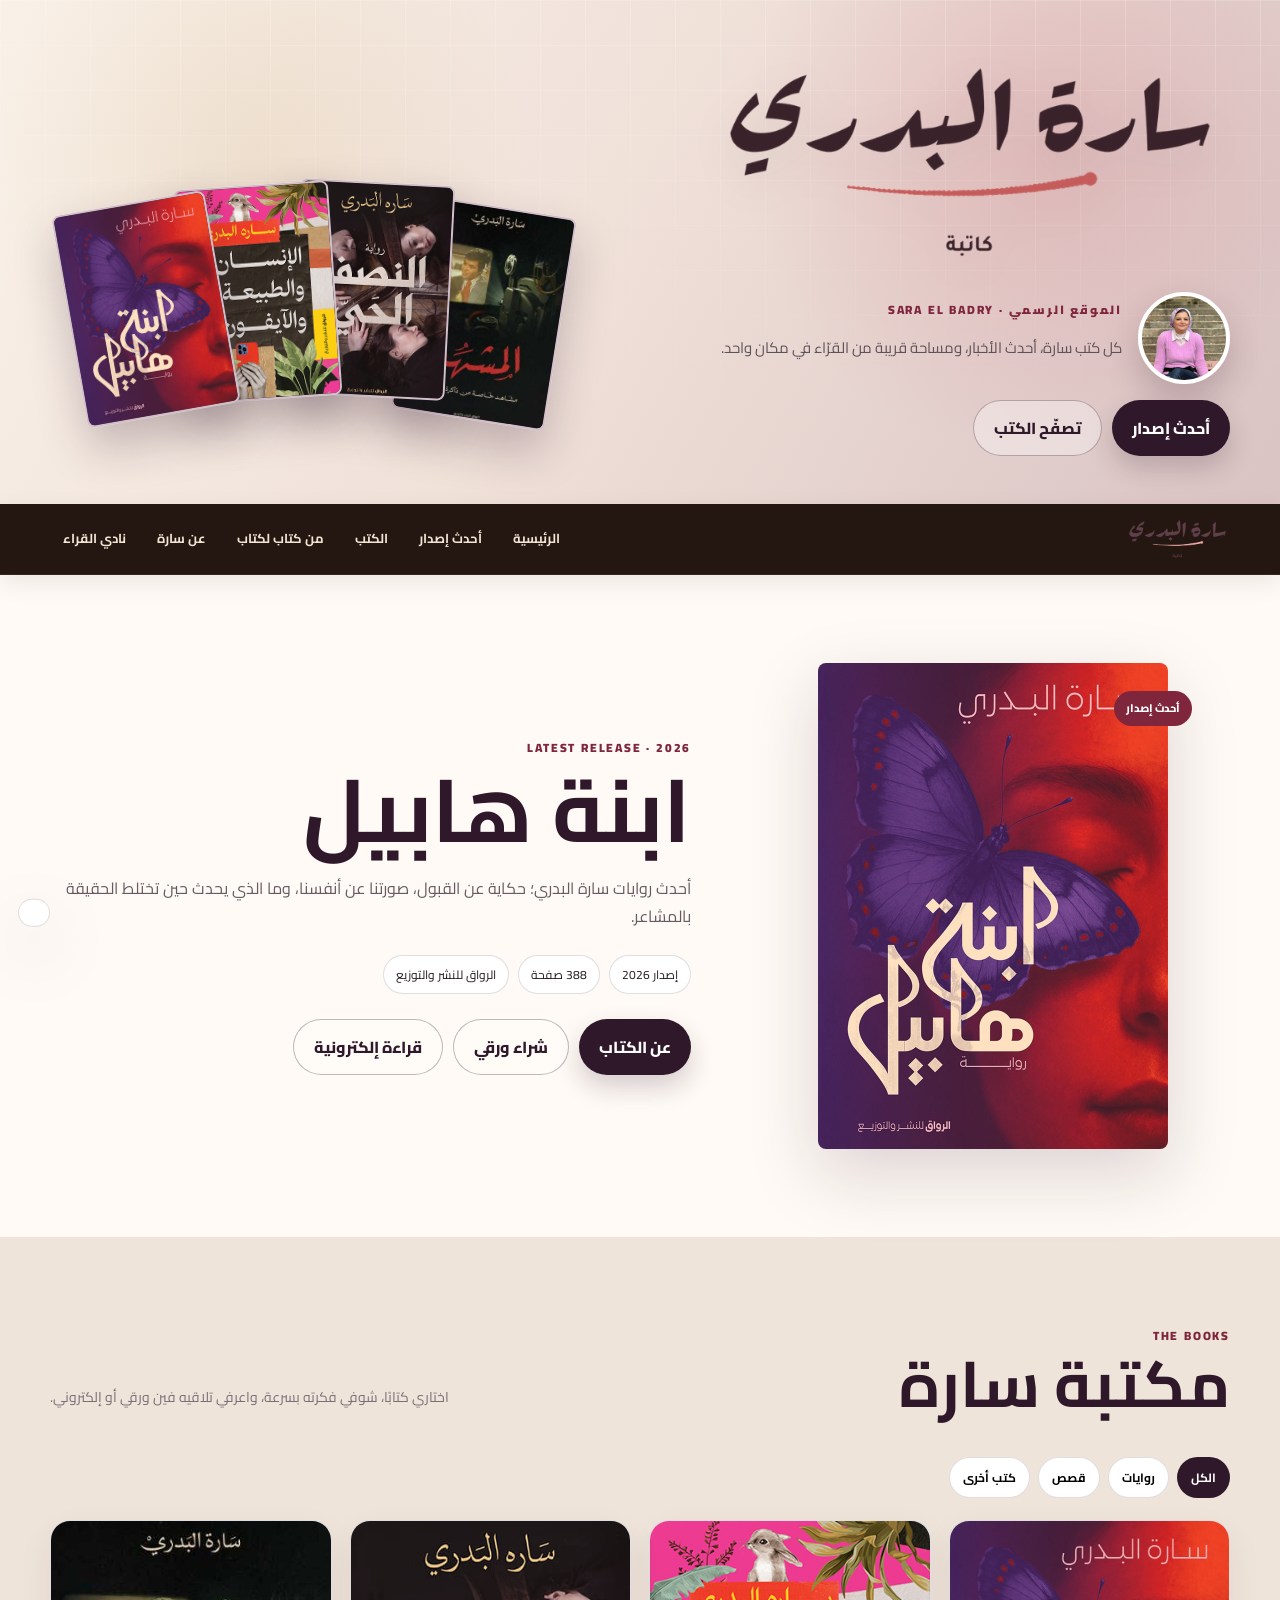
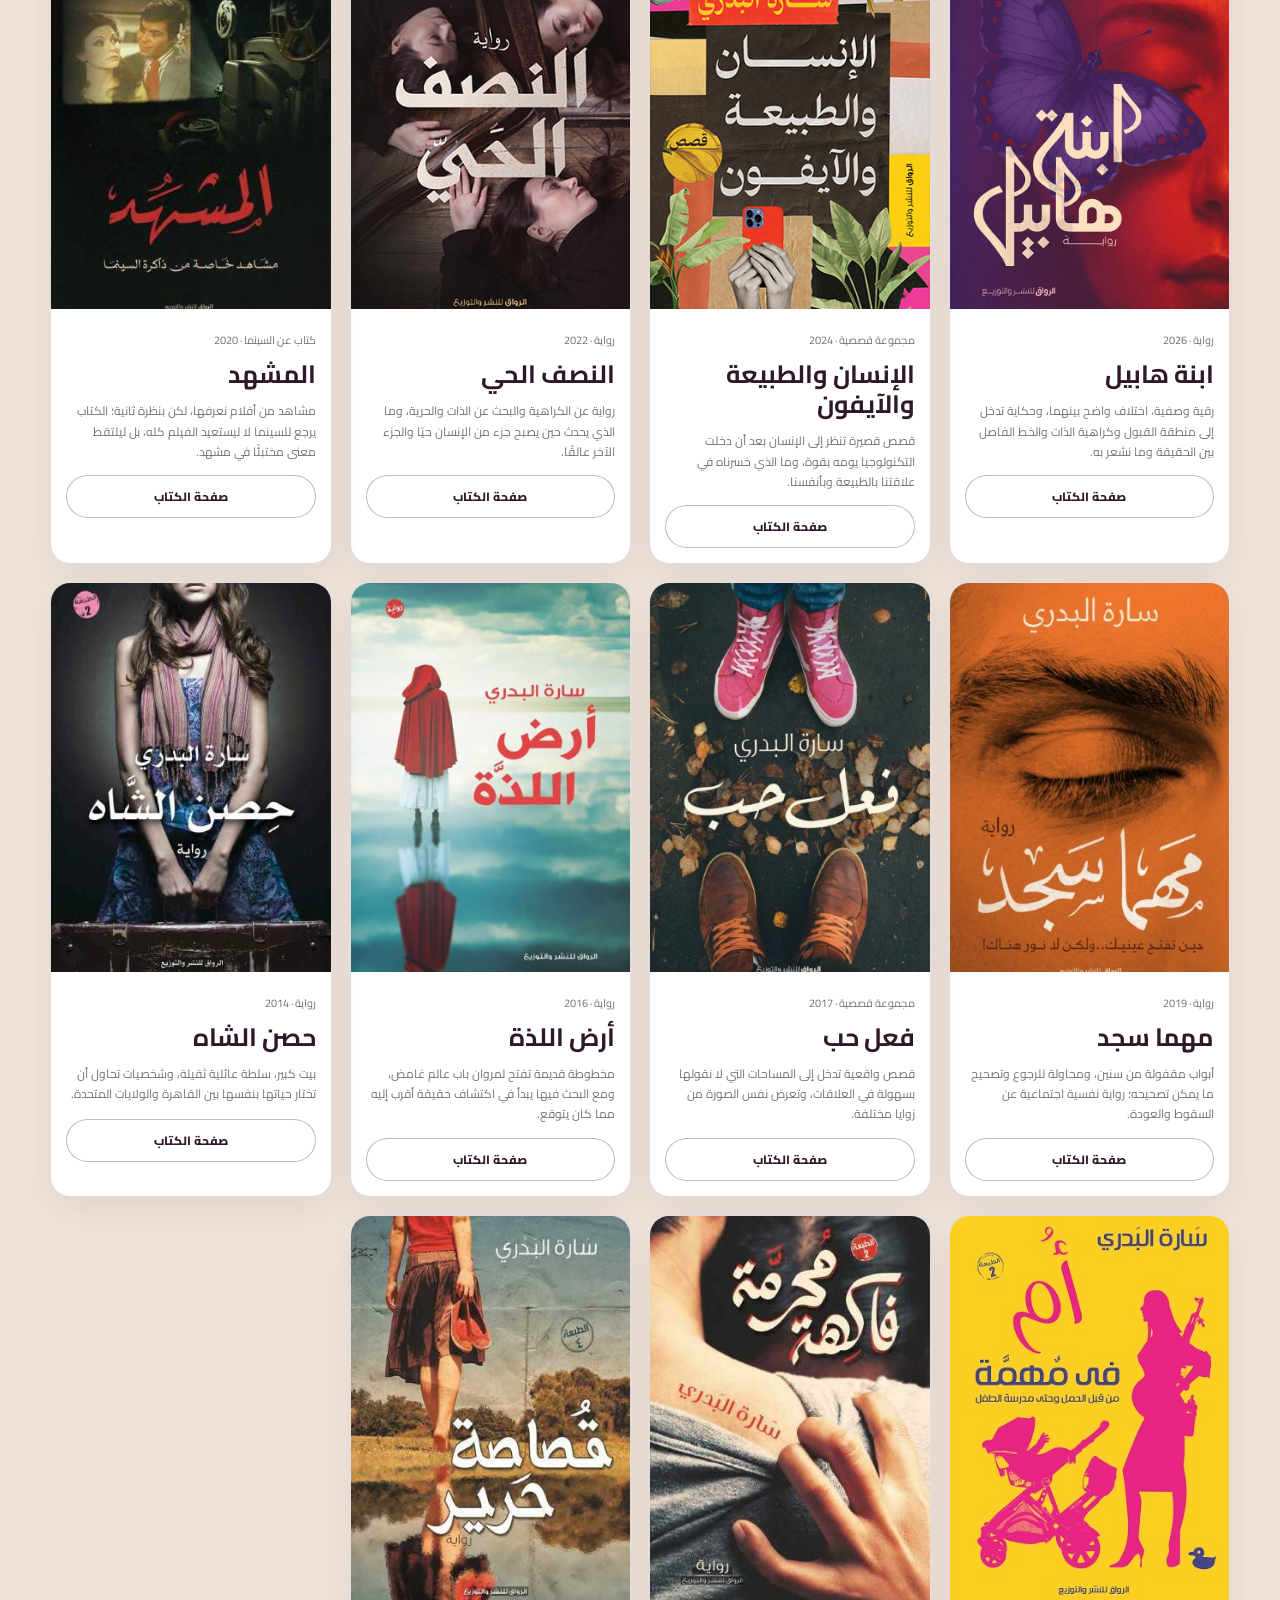
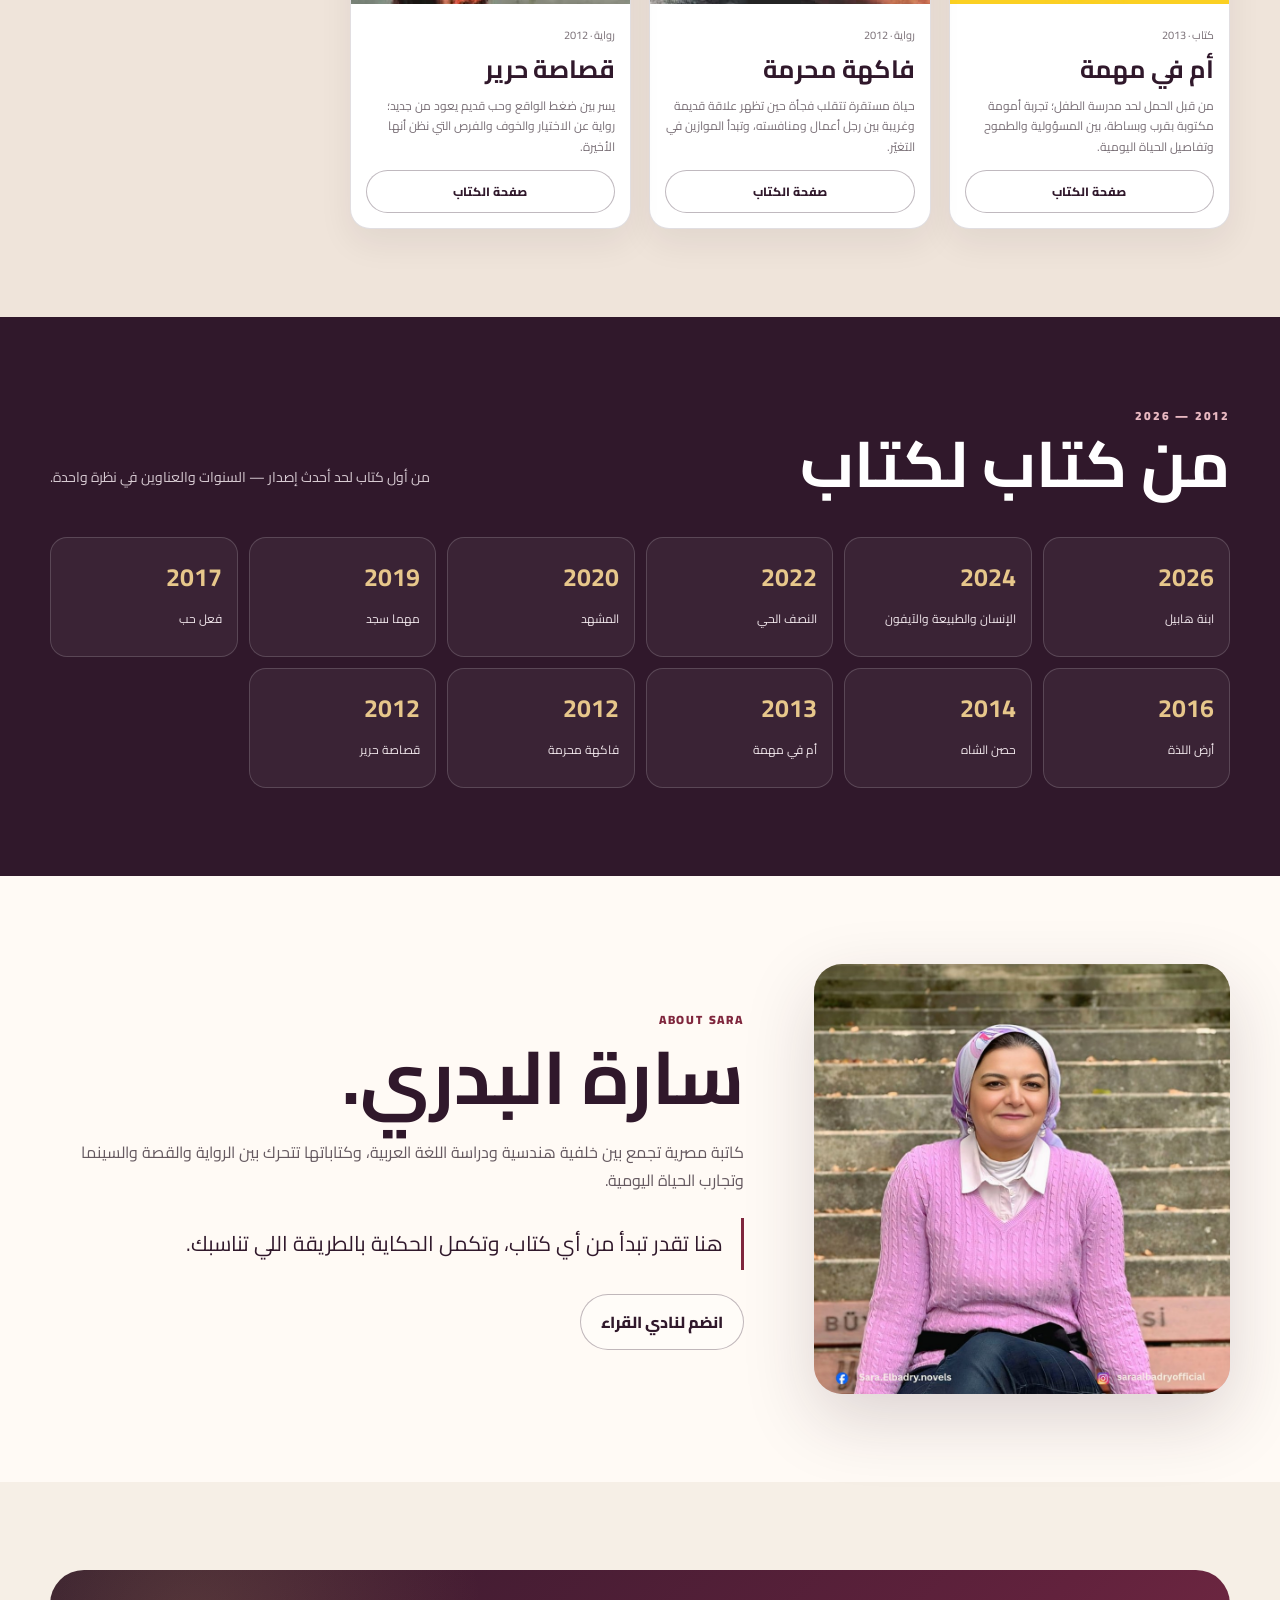
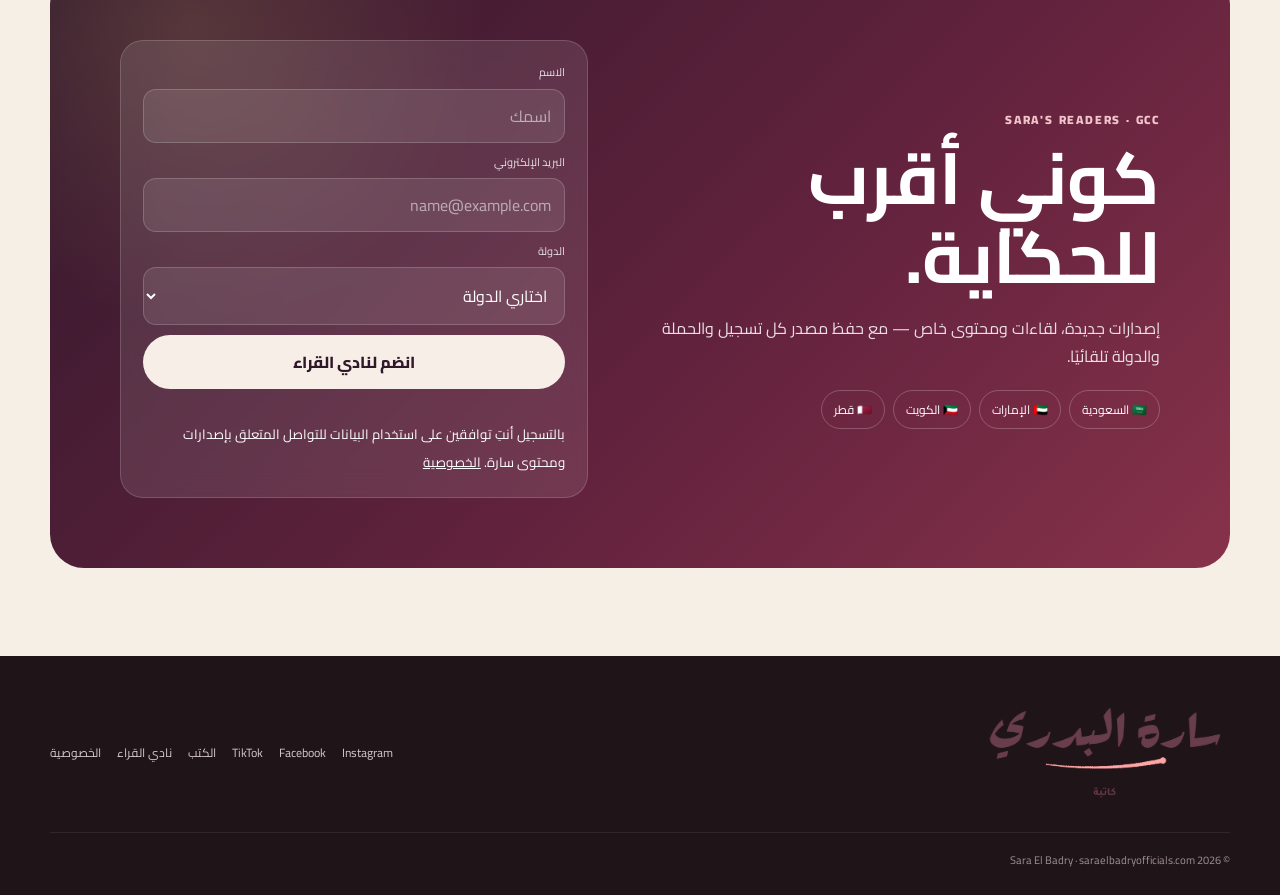
==== commit 6eb7c905: "SEO structure v1 - book pages and metadata SEO structure v1 - book pages and metadata" ====
--- a/index.html
+++ b/index.html
@@ -1,20 +1,26 @@
-<!doctype html>
+﻿<!doctype html>
 <html lang="ar" dir="rtl">
 <head>
 <meta charset="utf-8">
 <meta name="viewport" content="width=device-width,initial-scale=1">
 <meta name="theme-color" content="#30182b">
 <meta name="robots" content="index,follow,max-image-preview:large">
-<meta name="description" content="الموقع الرسمي للكاتبة سارة البدري — الكتب، أحدث الأعمال، الأخبار ونادي القراء.">
+<meta name="description" content="الموقع الرسمي للكاتبة سارة البدري: روايات وكتب سارة البدري، أحدث إصدار «ابنة هابيل»، نبذات الكتب وروابط القراءة والشراء ونادي القراء.">
 <link rel="canonical" href="https://saraelbadryofficials.com/">
 <link rel="icon" href="assets/favicon.png" type="image/png">
 <meta property="og:type" content="website">
 <meta property="og:title" content="سارة البدري | الموقع الرسمي">
-<meta property="og:description" content="الإصدارات والكتب ونادي قراء سارة البدري.">
+<meta property="og:description" content="روايات وكتب سارة البدري، أحدث إصدار «ابنة هابيل»، وروابط القراءة والشراء من الموقع الرسمي.">
 <meta property="og:url" content="https://saraelbadryofficials.com/">
 <meta property="og:site_name" content="Sara El Badry Official">
+<meta property="og:image" content="https://saraelbadryofficials.com/assets/covers/ibnat-habil.jpg">
 <meta name="twitter:card" content="summary_large_image">
-<title>سارة البدري | الموقع الرسمي</title>
+<meta name="twitter:title" content="سارة البدري | الموقع الرسمي وروايات وكتب سارة البدري">
+<meta name="twitter:description" content="روايات وكتب سارة البدري، أحدث إصدار «ابنة هابيل»، وروابط القراءة والشراء.">
+<meta name="twitter:image" content="https://saraelbadryofficials.com/assets/covers/ibnat-habil.jpg">
+<meta name="author" content="سارة البدري">
+<link rel="alternate" hreflang="ar" href="https://saraelbadryofficials.com/">
+<title>سارة البدري | الموقع الرسمي وروايات وكتب سارة البدري</title>
 <script src="config.js"></script>
 <link rel="preconnect" href="https://fonts.googleapis.com">
 <link rel="preconnect" href="https://fonts.gstatic.com" crossorigin>
@@ -185,7 +191,7 @@
      <p>أحدث روايات سارة البدري؛ حكاية عن القبول، صورتنا عن أنفسنا، وما الذي يحدث حين تختلط الحقيقة بالمشاعر.</p>
      <div class="stats"><span class="stat">إصدار 2026</span><span class="stat">388 صفحة</span><span class="stat">الرواق للنشر والتوزيع</span></div>
      <div class="mast-actions">
-       <button class="btn primary" onclick="openBook('ibnat-habil')">عن الكتاب</button>
+       <a class="btn primary" href="books/ibnat-habil/" onclick="track('seo_book_page_click',{book_id:'ibnat-habil',book_name:'ابنة هابيل'})">عن الكتاب</a>
        <a class="btn secondary" href="https://alrewaqpublishing.com/product/%D8%A7%D8%A8%D9%86%D8%A9-%D9%87%D8%A7%D8%A8%D9%8A%D9%84/" target="_blank" rel="noopener" onclick="track('click_buy',{book_id:'ibnat-habil',book_name:'ابنة هابيل',channel:'الرواق'})">شراء ورقي</a>
        <a class="btn secondary" href="https://www.abjjad.com/book/1034086383618/%D8%A7%D8%A8%D9%86%D8%A9-%D9%87%D8%A7%D8%A8%D9%8A%D9%84/1033785737218" target="_blank" rel="noopener" onclick="track('click_buy',{book_id:'ibnat-habil',book_name:'ابنة هابيل',channel:'أبجد'})">قراءة إلكترونية</a>
      </div>
@@ -334,7 +340,7 @@
  const grid=document.getElementById("bookGrid");grid.innerHTML="";
  books.filter(b=>filter==="all"||b.type===filter).forEach(b=>{
    const card=document.createElement("article");card.className="book-card";
-   card.innerHTML=`<div class="book-img" role="button" tabindex="0" aria-label="عرض تفاصيل ${b.title}"><img alt="غلاف ${b.title}"></div><div class="book-body"><small>${b.typeLabel} · ${b.year}</small><h3>${b.title}</h3><p class="mini-blurb">${b.blurb}</p><button class="btn secondary" onclick="openBook('${b.id}')">اعرفي أكتر</button></div>`;
+   card.innerHTML=`<div class="book-img" role="button" tabindex="0" aria-label="عرض تفاصيل ${b.title}"><img alt="غلاف ${b.title}"></div><div class="book-body"><small>${b.typeLabel} · ${b.year}</small><h3>${b.title}</h3><p class="mini-blurb">${b.blurb}</p><a class="btn secondary" href="books/${b.id}/" onclick="track('seo_book_page_click',{book_id:'${b.id}',book_name:'${b.title}'})">صفحة الكتاب</a></div>`;
    setSmartImage(card.querySelector("img"),b);
    const cover=card.querySelector(".book-img");
    cover.addEventListener("click",()=>openBook(b.id));
@@ -344,7 +350,7 @@
 }
 
 function renderTimeline(){
- document.getElementById("timeline").innerHTML=books.map(b=>`<div class="time-item"><b>${b.year}</b><span>${b.title}</span></div>`).join("");
+ document.getElementById("timeline").innerHTML=books.map(b=>`<a class="time-item" href="books/${b.id}/"><b>${b.year}</b><span>${b.title}</span></a>`).join("");
 }
 
 function openBook(id){
@@ -407,12 +413,103 @@
 
 <script type="application/ld+json">
 {
- "@context":"https://schema.org",
- "@type":"Person",
- "name":"سارة البدري",
- "url":"https://saraelbadryofficials.com/",
- "sameAs":["https://instagram.com/saraelbadryofficial","https://www.facebook.com/saraelbadryofficial","https://www.tiktok.com/@saraelbadryofficial"]
+  "@context": "https://schema.org",
+  "@graph": [
+    {
+      "@type": "Person",
+      "@id": "https://saraelbadryofficials.com/#sara-el-badry",
+      "name": "سارة البدري",
+      "url": "https://saraelbadryofficials.com/",
+      "sameAs": [
+        "https://instagram.com/saraelbadryofficial",
+        "https://www.facebook.com/saraelbadryofficial",
+        "https://www.tiktok.com/@saraelbadryofficial"
+      ]
+    },
+    {
+      "@type": "WebSite",
+      "@id": "https://saraelbadryofficials.com/#website",
+      "url": "https://saraelbadryofficials.com/",
+      "name": "سارة البدري | الموقع الرسمي",
+      "inLanguage": "ar",
+      "publisher": {
+        "@id": "https://saraelbadryofficials.com/#sara-el-badry"
+      }
+    },
+    {
+      "@type": "ItemList",
+      "name": "كتب سارة البدري",
+      "itemListElement": [
+        {
+          "@type": "ListItem",
+          "position": 1,
+          "url": "https://saraelbadryofficials.com/books/ibnat-habil/",
+          "name": "ابنة هابيل"
+        },
+        {
+          "@type": "ListItem",
+          "position": 2,
+          "url": "https://saraelbadryofficials.com/books/insan-tabia-iphone/",
+          "name": "الإنسان والطبيعة والآيفون"
+        },
+        {
+          "@type": "ListItem",
+          "position": 3,
+          "url": "https://saraelbadryofficials.com/books/nesf-hay/",
+          "name": "النصف الحي"
+        },
+        {
+          "@type": "ListItem",
+          "position": 4,
+          "url": "https://saraelbadryofficials.com/books/al-mashhad/",
+          "name": "المشهد"
+        },
+        {
+          "@type": "ListItem",
+          "position": 5,
+          "url": "https://saraelbadryofficials.com/books/mahma-sajad/",
+          "name": "مهما سجد"
+        },
+        {
+          "@type": "ListItem",
+          "position": 6,
+          "url": "https://saraelbadryofficials.com/books/feal-hob/",
+          "name": "فعل حب"
+        },
+        {
+          "@type": "ListItem",
+          "position": 7,
+          "url": "https://saraelbadryofficials.com/books/ard-allaza/",
+          "name": "أرض اللذة"
+        },
+        {
+          "@type": "ListItem",
+          "position": 8,
+          "url": "https://saraelbadryofficials.com/books/hosn-alshah/",
+          "name": "حصن الشاه"
+        },
+        {
+          "@type": "ListItem",
+          "position": 9,
+          "url": "https://saraelbadryofficials.com/books/om-fi-mohemma/",
+          "name": "أم في مهمة"
+        },
+        {
+          "@type": "ListItem",
+          "position": 10,
+          "url": "https://saraelbadryofficials.com/books/fakiha-moharrama/",
+          "name": "فاكهة محرمة"
+        },
+        {
+          "@type": "ListItem",
+          "position": 11,
+          "url": "https://saraelbadryofficials.com/books/qosasat-harir/",
+          "name": "قصاصة حرير"
+        }
+      ]
+    }
+  ]
 }
 </script>
 </body>
-</html>+</html>
